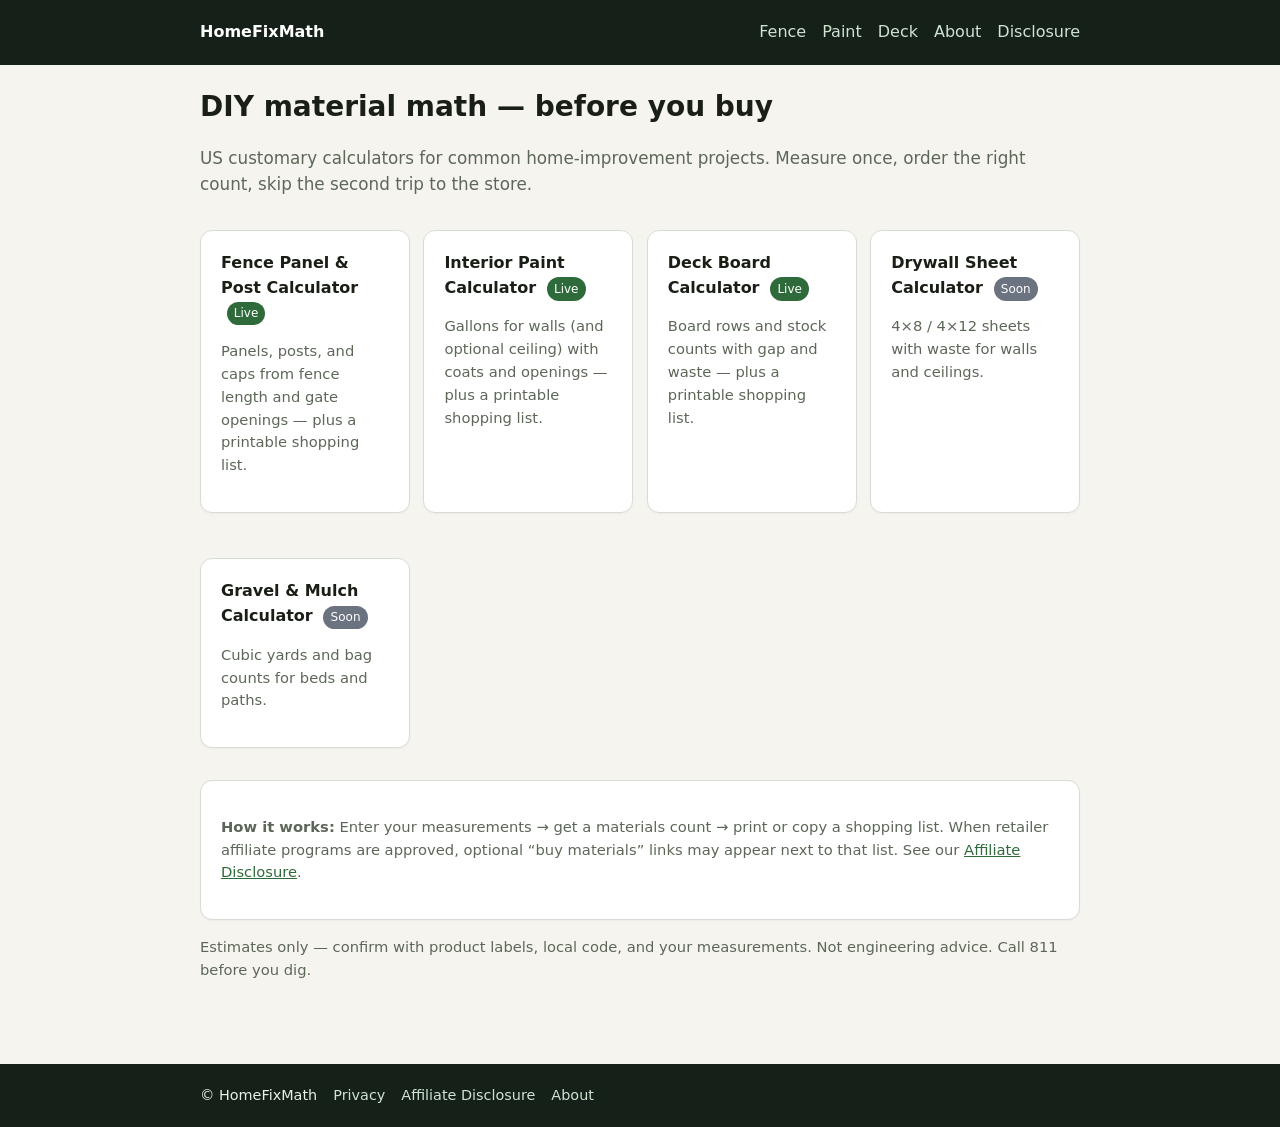
==== site/index.html @ 363a81ee "Initial import: HomeFixMath site, Gumroad pack, and docs Co-authored-by: vincent-codeworld <vincent-" ====
<!DOCTYPE html>
<html lang="en">
<head>
  <meta charset="utf-8" />
  <meta name="viewport" content="width=device-width, initial-scale=1" />
  <title>HomeFixMath — Free DIY Home Material Calculators (US)</title>
  <meta name="description" content="Free US DIY calculators for fence panels, paint, deck boards, drywall, and mulch/gravel. Estimate materials before you buy." />
  <link rel="stylesheet" href="styles.css" />
</head>
<body>
  <header>
    <div class="wrap">
      <nav>
        <a class="brand" href="index.html">HomeFixMath</a>
        <a href="calculators/fence-panels.html">Fence</a>
        <a href="calculators/paint.html">Paint</a>
        <a href="calculators/deck-boards.html">Deck</a>
        <a href="about.html">About</a>
        <a href="affiliate-disclosure.html">Disclosure</a>
      </nav>
    </div>
  </header>
  <main class="wrap">
    <h1>DIY material math — before you buy</h1>
    <p class="lead">US customary calculators for common home-improvement projects. Measure once, order the right count, skip the second trip to the store.</p>

    <div class="grid cards">
      <a class="card card-link" href="calculators/fence-panels.html">
        <strong>Fence Panel &amp; Post Calculator</strong> <span class="badge">Live</span>
        <p class="note">Panels, posts, and caps from fence length and gate openings — plus a printable shopping list.</p>
      </a>
      <a class="card card-link" href="calculators/paint.html">
        <strong>Interior Paint Calculator</strong> <span class="badge">Live</span>
        <p class="note">Gallons for walls (and optional ceiling) with coats and openings — plus a printable shopping list.</p>
      </a>
      <a class="card card-link" href="calculators/deck-boards.html">
        <strong>Deck Board Calculator</strong> <span class="badge">Live</span>
        <p class="note">Board rows and stock counts with gap and waste — plus a printable shopping list.</p>
      </a>
      <div class="card">
        <strong>Drywall Sheet Calculator</strong> <span class="badge soon">Soon</span>
        <p class="note">4×8 / 4×12 sheets with waste for walls and ceilings.</p>
      </div>
      <div class="card">
        <strong>Gravel &amp; Mulch Calculator</strong> <span class="badge soon">Soon</span>
        <p class="note">Cubic yards and bag counts for beds and paths.</p>
      </div>
    </div>

    <div class="card note">
      <p><strong>How it works:</strong> Enter your measurements → get a materials count → print or copy a shopping list. When retailer affiliate programs are approved, optional “buy materials” links may appear next to that list. See our <a href="affiliate-disclosure.html">Affiliate Disclosure</a>.</p>
    </div>

    <p class="disclaimer">Estimates only — confirm with product labels, local code, and your measurements. Not engineering advice. Call 811 before you dig.</p>
  </main>
  <footer>
    <div class="wrap">
      <span>© HomeFixMath</span>
      <a href="privacy.html">Privacy</a>
      <a href="affiliate-disclosure.html">Affiliate Disclosure</a>
      <a href="about.html">About</a>
    </div>
  </footer>
</body>
</html>
---- site/styles.css ----
:root {
  --bg: #f6f4ef;
  --card: #fff;
  --ink: #1a1f16;
  --muted: #5c6758;
  --accent: #2f6b3a;
  --accent-2: #e8f0e9;
  --border: #d7ddd4;
  --warn: #8a4b00;
}
* { box-sizing: border-box; }
body {
  margin: 0;
  font-family: "Segoe UI", system-ui, -apple-system, sans-serif;
  color: var(--ink);
  background: var(--bg);
  line-height: 1.55;
}
a { color: var(--accent); }
header, footer {
  background: #152018;
  color: #e8efe8;
}
header a, footer a { color: #cfe3d2; text-decoration: none; }
header a:hover, footer a:hover { text-decoration: underline; }
.wrap { max-width: 920px; margin: 0 auto; padding: 1.25rem; }
nav { display: flex; gap: 1rem; flex-wrap: wrap; align-items: center; }
nav .brand { font-weight: 700; color: #fff; margin-right: auto; }
h1 { font-size: 1.75rem; margin: 0 0 0.5rem; }
h2 { font-size: 1.2rem; margin-top: 1.75rem; }
.lead { color: var(--muted); font-size: 1.05rem; }
.card {
  background: var(--card);
  border: 1px solid var(--border);
  border-radius: 12px;
  padding: 1.25rem;
  margin: 1rem 0;
  box-shadow: 0 1px 2px rgba(0,0,0,.04);
}
.grid { display: grid; gap: 0.85rem; grid-template-columns: repeat(auto-fit, minmax(200px, 1fr)); }
label { display: block; font-size: 0.9rem; font-weight: 600; margin-bottom: 0.25rem; }
input, select {
  width: 100%;
  padding: 0.55rem 0.65rem;
  border: 1px solid var(--border);
  border-radius: 8px;
  font-size: 1rem;
  background: #fff;
}
.row-check { display: flex; align-items: center; gap: 0.5rem; margin-top: 0.5rem; }
.row-check input { width: auto; }
.results {
  display: grid;
  grid-template-columns: repeat(3, 1fr);
  gap: 0.75rem;
}
.stat {
  background: var(--accent-2);
  border-radius: 10px;
  padding: 1rem;
  text-align: center;
}
.stat .n { font-size: 1.8rem; font-weight: 700; color: var(--accent); }
.stat .l { font-size: 0.85rem; color: var(--muted); }
.error { color: #a12020; font-weight: 600; min-height: 1.25rem; }
.note, .disclaimer {
  font-size: 0.92rem;
  color: var(--muted);
}
.cards a.card-link {
  display: block;
  text-decoration: none;
  color: inherit;
}
.cards a.card-link:hover { border-color: var(--accent); }
.badge {
  display: inline-block;
  font-size: 0.75rem;
  background: var(--accent);
  color: #fff;
  padding: 0.15rem 0.45rem;
  border-radius: 999px;
  margin-left: 0.35rem;
}
.badge.soon { background: #6b7280; }
footer { margin-top: 3rem; font-size: 0.9rem; }
footer .wrap { display: flex; gap: 1rem; flex-wrap: wrap; }
@media (max-width: 560px) {
  .results { grid-template-columns: 1fr; }
}

.actions { display: flex; flex-wrap: wrap; gap: 0.5rem; margin-top: 1rem; }
.btn {
  appearance: none;
  border: none;
  background: var(--accent);
  color: #fff;
  font-weight: 600;
  font-size: 0.95rem;
  padding: 0.55rem 0.9rem;
  border-radius: 8px;
  cursor: pointer;
}
.btn:disabled { opacity: 0.45; cursor: not-allowed; }
.btn:not(:disabled):hover { filter: brightness(1.05); }
.btn-secondary { background: #3a4a3c; }
.shop-list { margin: 0.5rem 0 0; padding-left: 1.25rem; }
.shop-list li { margin: 0.35rem 0; }
.print-only { display: none; }

@media print {
  body { background: #fff; color: #000; }
  header, footer, .no-print { display: none !important; }
  .print-only { display: block !important; }
  .wrap { max-width: none; padding: 0; }
  .card, .print-block {
    box-shadow: none;
    border: 1px solid #ccc;
    break-inside: avoid;
  }
  a { color: #000; text-decoration: none; }
}
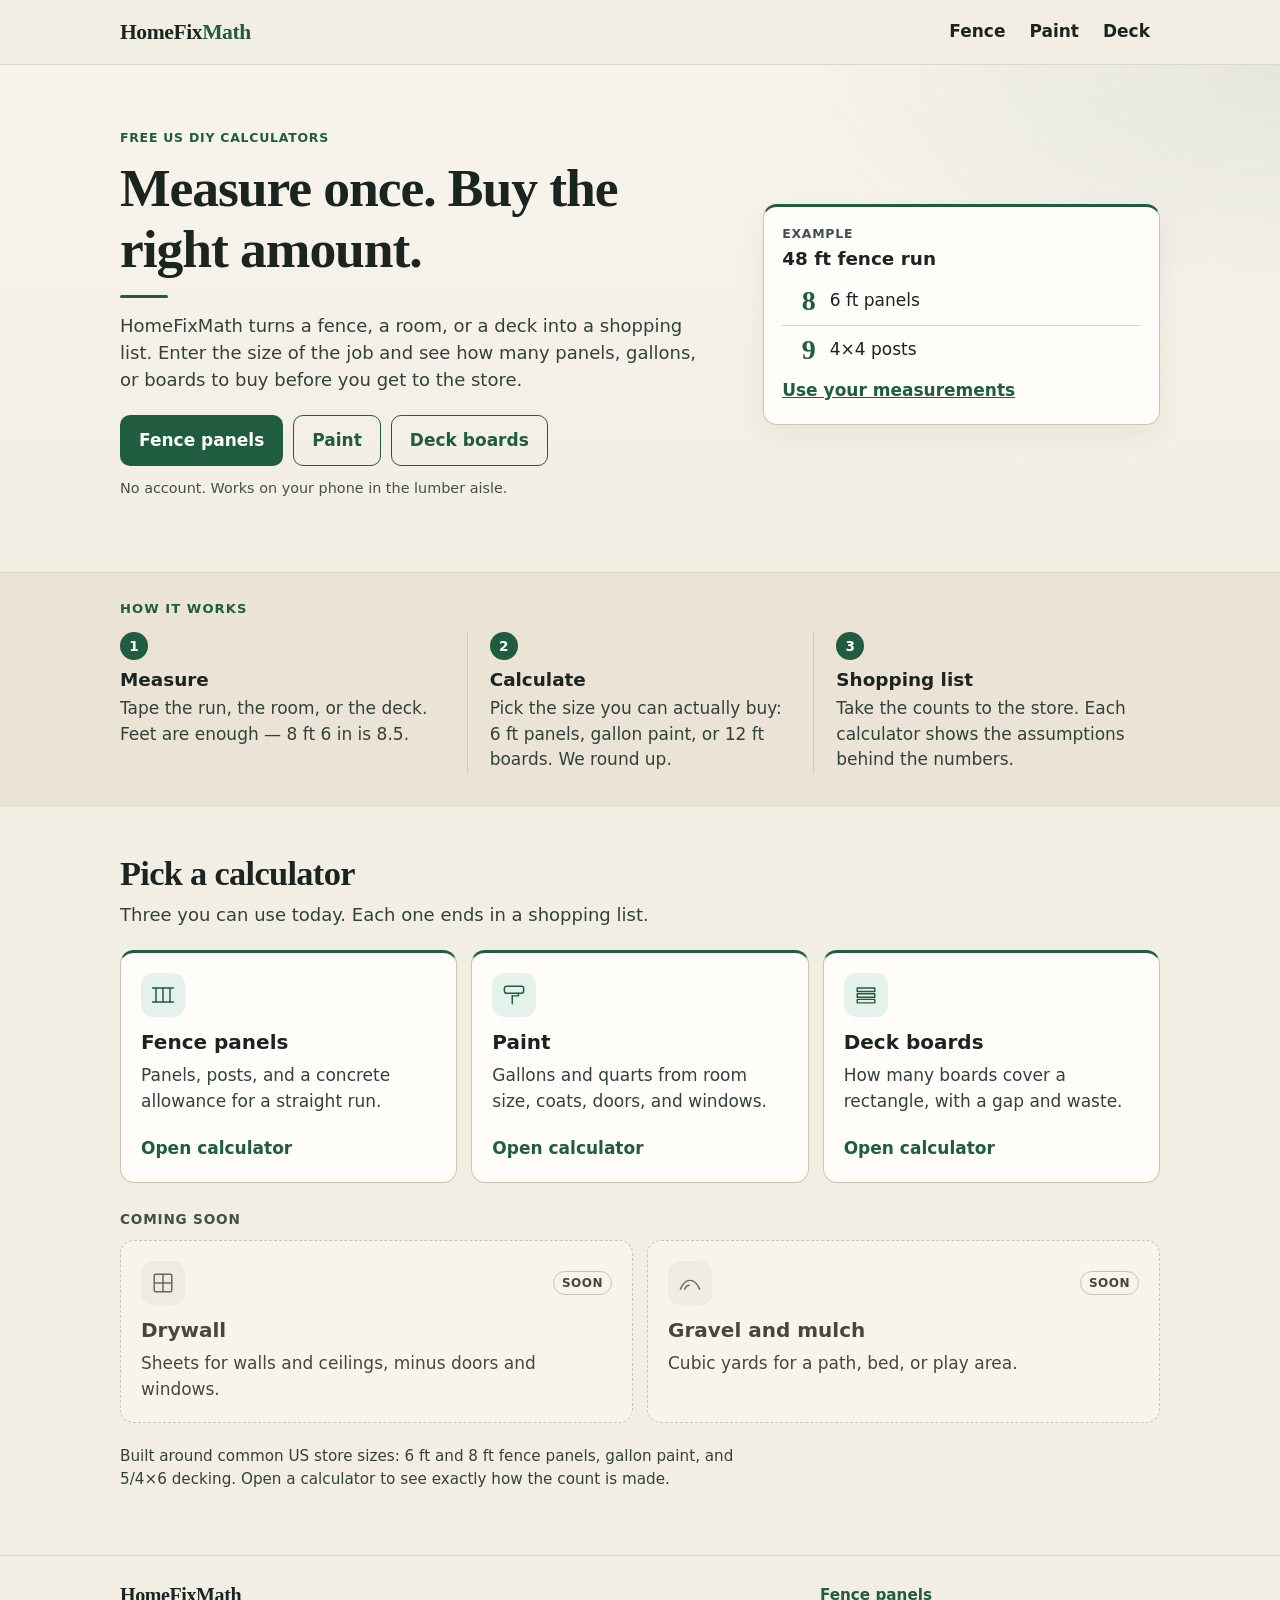
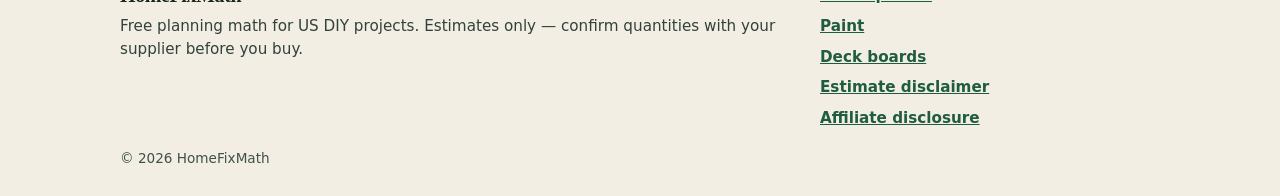
==== commit 045c8def: "Redesign the HomeFixMath homepage around DIY material math Give the homepage a clear shopping-list p" ====
--- a/site/index.html
+++ b/site/index.html
@@ -1,65 +1,173 @@
 <!DOCTYPE html>
 <html lang="en">
 <head>
-  <meta charset="utf-8" />
-  <meta name="viewport" content="width=device-width, initial-scale=1" />
-  <title>HomeFixMath — Free DIY Home Material Calculators (US)</title>
-  <meta name="description" content="Free US DIY calculators for fence panels, paint, deck boards, drywall, and mulch/gravel. Estimate materials before you buy." />
-  <link rel="stylesheet" href="styles.css" />
+  <meta charset="utf-8">
+  <meta name="viewport" content="width=device-width, initial-scale=1">
+  <title>HomeFixMath — Free DIY Material Calculators</title>
+  <meta name="description" content="Free US calculators for fence panels, paint, and deck boards. Measure your project and get a shopping list before you buy.">
+  <meta name="theme-color" content="#f3eee4">
+  <link rel="icon" href="favicon.svg" type="image/svg+xml">
+  <link rel="stylesheet" href="styles.css">
 </head>
 <body>
-  <header>
-    <div class="wrap">
-      <nav>
-        <a class="brand" href="index.html">HomeFixMath</a>
-        <a href="calculators/fence-panels.html">Fence</a>
-        <a href="calculators/paint.html">Paint</a>
-        <a href="calculators/deck-boards.html">Deck</a>
-        <a href="about.html">About</a>
-        <a href="affiliate-disclosure.html">Disclosure</a>
+  <a class="skip" href="#main">Skip to content</a>
+  <header class="site-header">
+    <div class="wrap header-inner">
+      <a class="brand" href="index.html">HomeFix<span>Math</span></a>
+      <nav class="site-nav" aria-label="Calculators">
+        <a href="fence-panels.html">Fence</a>
+        <a href="paint.html">Paint</a>
+        <a href="deck-boards.html">Deck</a>
       </nav>
     </div>
   </header>
-  <main class="wrap">
-    <h1>DIY material math — before you buy</h1>
-    <p class="lead">US customary calculators for common home-improvement projects. Measure once, order the right count, skip the second trip to the store.</p>
 
-    <div class="grid cards">
-      <a class="card card-link" href="calculators/fence-panels.html">
-        <strong>Fence Panel &amp; Post Calculator</strong> <span class="badge">Live</span>
-        <p class="note">Panels, posts, and caps from fence length and gate openings — plus a printable shopping list.</p>
-      </a>
-      <a class="card card-link" href="calculators/paint.html">
-        <strong>Interior Paint Calculator</strong> <span class="badge">Live</span>
-        <p class="note">Gallons for walls (and optional ceiling) with coats and openings — plus a printable shopping list.</p>
-      </a>
-      <a class="card card-link" href="calculators/deck-boards.html">
-        <strong>Deck Board Calculator</strong> <span class="badge">Live</span>
-        <p class="note">Board rows and stock counts with gap and waste — plus a printable shopping list.</p>
-      </a>
-      <div class="card">
-        <strong>Drywall Sheet Calculator</strong> <span class="badge soon">Soon</span>
-        <p class="note">4×8 / 4×12 sheets with waste for walls and ceilings.</p>
+  <main id="main" tabindex="-1">
+    <section class="hero">
+      <div class="wrap hero-grid">
+        <div class="hero-copy">
+          <p class="eyebrow">Free US DIY calculators</p>
+          <h1>Measure once. Buy the right amount.</h1>
+          <span class="rule" aria-hidden="true"></span>
+          <p class="lede">HomeFixMath turns a fence, a room, or a deck into a shopping list. Enter the size of the job and see how many panels, gallons, or boards to buy before you get to the store.</p>
+          <div class="hero-actions">
+            <a class="btn btn-primary" href="fence-panels.html">Fence panels</a>
+            <a class="btn btn-secondary" href="paint.html">Paint</a>
+            <a class="btn btn-secondary" href="deck-boards.html">Deck boards</a>
+          </div>
+          <p class="fine">No account. Works on your phone in the lumber aisle.</p>
+        </div>
+        <aside class="example" aria-label="Example shopping list">
+          <p class="example-kicker">Example</p>
+          <h2>48 ft fence run</h2>
+          <ul class="shop">
+            <li><span class="qty">8</span><span>6 ft panels</span></li>
+            <li><span class="qty">9</span><span>4×4 posts</span></li>
+          </ul>
+          <a class="example-link" href="fence-panels.html">Use your measurements</a>
+        </aside>
       </div>
-      <div class="card">
-        <strong>Gravel &amp; Mulch Calculator</strong> <span class="badge soon">Soon</span>
-        <p class="note">Cubic yards and bag counts for beds and paths.</p>
+    </section>
+
+    <section class="steps" id="how" aria-labelledby="how-title">
+      <div class="wrap">
+        <h2 class="steps-title" id="how-title">How it works</h2>
+        <ol>
+          <li>
+            <span class="step-num">1</span>
+            <h3>Measure</h3>
+            <p>Tape the run, the room, or the deck. Feet are enough — 8 ft 6 in is 8.5.</p>
+          </li>
+          <li>
+            <span class="step-num">2</span>
+            <h3>Calculate</h3>
+            <p>Pick the size you can actually buy: 6 ft panels, gallon paint, or 12 ft boards. We round up.</p>
+          </li>
+          <li>
+            <span class="step-num">3</span>
+            <h3>Shopping list</h3>
+            <p>Take the counts to the store. Each calculator shows the assumptions behind the numbers.</p>
+          </li>
+        </ol>
       </div>
+    </section>
+
+    <section class="catalog" id="calculators" aria-labelledby="calc-title">
+      <div class="wrap">
+        <h2 id="calc-title">Pick a calculator</h2>
+        <p class="section-lead">Three you can use today. Each one ends in a shopping list.</p>
+        <div class="card-grid">
+          <a class="calc-card" href="fence-panels.html">
+            <div class="card-top">
+              <span class="icon-bubble" aria-hidden="true">
+                <svg viewBox="0 0 32 32" fill="none" stroke="currentColor" stroke-width="1.7" stroke-linecap="round">
+                  <path d="M4 8h24"/>
+                  <path d="M8 8v16M16 8v16M24 8v16"/>
+                  <path d="M4 24h24"/>
+                </svg>
+              </span>
+            </div>
+            <h3>Fence panels</h3>
+            <p>Panels, posts, and a concrete allowance for a straight run.</p>
+            <span class="calc-go">Open calculator</span>
+          </a>
+          <a class="calc-card" href="paint.html">
+            <div class="card-top">
+              <span class="icon-bubble" aria-hidden="true">
+                <svg viewBox="0 0 32 32" fill="none" stroke="currentColor" stroke-width="1.7" stroke-linecap="round" stroke-linejoin="round">
+                  <rect x="5" y="6" width="22" height="8" rx="2.5"/>
+                  <path d="M21 14v3H14"/>
+                  <path d="M14 17v9"/>
+                </svg>
+              </span>
+            </div>
+            <h3>Paint</h3>
+            <p>Gallons and quarts from room size, coats, doors, and windows.</p>
+            <span class="calc-go">Open calculator</span>
+          </a>
+          <a class="calc-card" href="deck-boards.html">
+            <div class="card-top">
+              <span class="icon-bubble" aria-hidden="true">
+                <svg viewBox="0 0 32 32" fill="none" stroke="currentColor" stroke-width="1.7" stroke-linejoin="round">
+                  <path d="M6 8h20v4H6zM6 14.5h20v4H6zM6 21h20v4H6z"/>
+                </svg>
+              </span>
+            </div>
+            <h3>Deck boards</h3>
+            <p>How many boards cover a rectangle, with a gap and waste.</p>
+            <span class="calc-go">Open calculator</span>
+          </a>
+        </div>
+
+        <h3 class="subhead">Coming soon</h3>
+        <div class="soon-grid">
+          <article class="calc-card is-soon">
+            <div class="card-top">
+              <span class="icon-bubble" aria-hidden="true">
+                <svg viewBox="0 0 32 32" fill="none" stroke="currentColor" stroke-width="1.7">
+                  <rect x="6" y="6" width="20" height="20" rx="1.5"/>
+                  <path d="M16 6v20M6 16h20"/>
+                </svg>
+              </span>
+              <span class="badge">Soon</span>
+            </div>
+            <h3>Drywall</h3>
+            <p>Sheets for walls and ceilings, minus doors and windows.</p>
+          </article>
+          <article class="calc-card is-soon">
+            <div class="card-top">
+              <span class="icon-bubble" aria-hidden="true">
+                <svg viewBox="0 0 32 32" fill="none" stroke="currentColor" stroke-width="1.7" stroke-linecap="round">
+                  <path d="M5 23c3-7 6-10 11-10s8 3 11 10"/>
+                  <path d="M10 23c1.2-3 2.6-4.5 5-4.5"/>
+                </svg>
+              </span>
+              <span class="badge">Soon</span>
+            </div>
+            <h3>Gravel and mulch</h3>
+            <p>Cubic yards for a path, bed, or play area.</p>
+          </article>
+        </div>
+        <p class="trust">Built around common US store sizes: 6 ft and 8 ft fence panels, gallon paint, and 5/4×6 decking. Open a calculator to see exactly how the count is made.</p>
+      </div>
+    </section>
+  </main>
+
+  <footer class="site-footer">
+    <div class="wrap footer-grid">
+      <div>
+        <a class="footer-brand" href="index.html">HomeFixMath</a>
+        <p>Free planning math for US DIY projects. Estimates only — confirm quantities with your supplier before you buy.</p>
+      </div>
+      <nav class="footer-links" aria-label="More">
+        <a href="fence-panels.html">Fence panels</a>
+        <a href="paint.html">Paint</a>
+        <a href="deck-boards.html">Deck boards</a>
+        <a href="disclaimer.html#estimates">Estimate disclaimer</a>
+        <a href="disclaimer.html#affiliates">Affiliate disclosure</a>
+      </nav>
     </div>
-
-    <div class="card note">
-      <p><strong>How it works:</strong> Enter your measurements → get a materials count → print or copy a shopping list. When retailer affiliate programs are approved, optional “buy materials” links may appear next to that list. See our <a href="affiliate-disclosure.html">Affiliate Disclosure</a>.</p>
-    </div>
-
-    <p class="disclaimer">Estimates only — confirm with product labels, local code, and your measurements. Not engineering advice. Call 811 before you dig.</p>
-  </main>
-  <footer>
-    <div class="wrap">
-      <span>© HomeFixMath</span>
-      <a href="privacy.html">Privacy</a>
-      <a href="affiliate-disclosure.html">Affiliate Disclosure</a>
-      <a href="about.html">About</a>
-    </div>
+    <p class="legal">© 2026 HomeFixMath</p>
   </footer>
 </body>
 </html>
--- a/site/styles.css
+++ b/site/styles.css
@@ -1,122 +1,892 @@
+/* HomeFixMath — shared styles for the homepage and calculators. */
+
 :root {
-  --bg: #f6f4ef;
-  --card: #fff;
-  --ink: #1a1f16;
-  --muted: #5c6758;
-  --accent: #2f6b3a;
-  --accent-2: #e8f0e9;
-  --border: #d7ddd4;
-  --warn: #8a4b00;
-}
-* { box-sizing: border-box; }
+  --bg: #f3eee4;
+  --bg-band: #eae3d6;
+  --surface: #fffdf9;
+  --ink: #1a2420;
+  --muted: #31423b;
+  --faint: #3f5149;
+  --soon: #4a453f;
+  --accent: #1f5c40;
+  --accent-deep: #174832;
+  --accent-soft: #e5f2eb;
+  --line: #e0d6c6;
+  --line-strong: #cfc3ad;
+  --shadow: 0 12px 30px rgba(48, 40, 28, 0.06);
+  --warn-bg: #f8efe4;
+  --warn-border: #e2d0b8;
+  --warn-ink: #5c3b1e;
+  --radius: 14px;
+  --serif: Georgia, "Iowan Old Style", "Palatino Linotype", Palatino, "Liberation Serif", "Times New Roman", serif;
+  --sans: "Segoe UI", system-ui, -apple-system, BlinkMacSystemFont, "Helvetica Neue", Arial, "Liberation Sans", sans-serif;
+}
+
+*,
+*::before,
+*::after {
+  box-sizing: border-box;
+}
+
+html {
+  scroll-behavior: smooth;
+}
+
 body {
   margin: 0;
-  font-family: "Segoe UI", system-ui, -apple-system, sans-serif;
+  font-family: var(--sans);
+  font-size: 1.0625rem;
+  line-height: 1.5;
   color: var(--ink);
   background: var(--bg);
-  line-height: 1.55;
-}
-a { color: var(--accent); }
-header, footer {
-  background: #152018;
-  color: #e8efe8;
-}
-header a, footer a { color: #cfe3d2; text-decoration: none; }
-header a:hover, footer a:hover { text-decoration: underline; }
-.wrap { max-width: 920px; margin: 0 auto; padding: 1.25rem; }
-nav { display: flex; gap: 1rem; flex-wrap: wrap; align-items: center; }
-nav .brand { font-weight: 700; color: #fff; margin-right: auto; }
-h1 { font-size: 1.75rem; margin: 0 0 0.5rem; }
-h2 { font-size: 1.2rem; margin-top: 1.75rem; }
-.lead { color: var(--muted); font-size: 1.05rem; }
-.card {
-  background: var(--card);
-  border: 1px solid var(--border);
-  border-radius: 12px;
-  padding: 1.25rem;
-  margin: 1rem 0;
-  box-shadow: 0 1px 2px rgba(0,0,0,.04);
-}
-.grid { display: grid; gap: 0.85rem; grid-template-columns: repeat(auto-fit, minmax(200px, 1fr)); }
-label { display: block; font-size: 0.9rem; font-weight: 600; margin-bottom: 0.25rem; }
-input, select {
-  width: 100%;
-  padding: 0.55rem 0.65rem;
-  border: 1px solid var(--border);
+}
+
+img,
+svg {
+  max-width: 100%;
+}
+
+h1,
+h2,
+.brand,
+.footer-brand {
+  font-family: var(--serif);
+  font-weight: 600;
+  letter-spacing: -0.02em;
+  line-height: 1.15;
+}
+
+h1 {
+  margin: 0 0 12px;
+  font-size: clamp(2rem, 4.6vw + 0.6rem, 3.35rem);
+}
+
+h2 {
+  margin: 0 0 8px;
+  font-size: clamp(1.7rem, 2vw + 1rem, 2.15rem);
+}
+
+h3 {
+  margin: 0;
+  font-family: var(--sans);
+  font-size: 1.15rem;
+  line-height: 1.3;
+}
+
+p {
+  margin: 0;
+}
+
+a {
+  color: var(--accent);
+}
+
+a:visited {
+  color: var(--accent);
+}
+
+a:hover {
+  text-decoration-thickness: 1px;
+}
+
+.skip {
+  position: absolute;
+  left: 16px;
+  top: -48px;
+  z-index: 100;
+  padding: 8px 12px;
+  background: #fff;
+  color: var(--ink);
   border-radius: 8px;
-  font-size: 1rem;
-  background: #fff;
-}
-.row-check { display: flex; align-items: center; gap: 0.5rem; margin-top: 0.5rem; }
-.row-check input { width: auto; }
-.results {
+}
+
+.skip:focus {
+  top: 12px;
+}
+
+#main:focus {
+  outline: none;
+}
+
+#calculators,
+#how,
+#estimates,
+#affiliates {
+  scroll-margin-top: 5.5rem;
+}
+
+.wrap {
+  width: min(1040px, calc(100% - 2.5rem));
+  margin-inline: auto;
+}
+
+.visually-hidden {
+  position: absolute;
+  width: 1px;
+  height: 1px;
+  padding: 0;
+  margin: -1px;
+  overflow: hidden;
+  clip: rect(0, 0, 0, 0);
+  white-space: nowrap;
+  border: 0;
+}
+
+/* Header */
+
+.site-header {
+  position: sticky;
+  top: 0;
+  z-index: 20;
+  background: var(--bg);
+  border-bottom: 1px solid var(--line);
+}
+
+.header-inner {
+  display: flex;
+  flex-wrap: wrap;
+  align-items: center;
+  justify-content: space-between;
+  gap: 8px 16px;
+  min-height: 64px;
+}
+
+.brand {
+  color: var(--ink);
+  text-decoration: none;
+  font-size: 1.35rem;
+}
+
+.brand span {
+  color: var(--accent);
+}
+
+.brand:hover {
+  text-decoration: none;
+}
+
+.site-nav {
+  display: flex;
+  flex-wrap: wrap;
+  gap: 4px;
+}
+
+.site-nav a {
+  color: var(--ink);
+  text-decoration: none;
+  font-weight: 600;
+  padding: 8px 10px;
+  border-radius: 8px;
+}
+
+.site-nav a:hover {
+  background: rgba(31, 92, 64, 0.08);
+  text-decoration: none;
+}
+
+.site-nav a[aria-current="page"] {
+  color: var(--accent);
+  background: var(--accent-soft);
+}
+
+.site-nav a:focus-visible,
+.brand:focus-visible,
+.footer-links a:focus-visible,
+.example-link:focus-visible,
+.crumb a:focus-visible {
+  outline: 3px solid var(--accent);
+  outline-offset: 2px;
+}
+
+/* Hero */
+
+.hero {
+  background:
+    radial-gradient(880px 420px at 100% 0%, rgba(31, 92, 64, 0.09), transparent 58%),
+    linear-gradient(180deg, #f8f4ec 0%, var(--bg) 100%);
+  border-bottom: 1px solid var(--line);
+}
+
+.hero-grid {
   display: grid;
-  grid-template-columns: repeat(3, 1fr);
-  gap: 0.75rem;
-}
-.stat {
-  background: var(--accent-2);
+  gap: 28px;
+  padding: 36px 0 40px;
+}
+
+.eyebrow {
+  margin: 0 0 10px;
+  color: var(--accent);
+  font-size: 0.78rem;
+  font-weight: 700;
+  letter-spacing: 0.06em;
+  text-transform: uppercase;
+}
+
+.rule {
+  display: block;
+  width: 48px;
+  height: 3px;
+  margin: 14px 0;
+  border-radius: 2px;
+  background: var(--accent);
+}
+
+.lede,
+.section-lead {
+  max-width: 38rem;
+  color: var(--muted);
+  font-size: 1.125rem;
+}
+
+.hero-actions {
+  display: flex;
+  flex-wrap: wrap;
+  gap: 10px;
+  margin-top: 22px;
+}
+
+.fine {
+  margin-top: 12px;
+  color: var(--faint);
+  font-size: 0.9rem;
+}
+
+.btn {
+  display: inline-flex;
+  align-items: center;
+  justify-content: center;
+  min-height: 48px;
+  padding: 12px 18px;
+  border: 1.5px solid transparent;
   border-radius: 10px;
-  padding: 1rem;
-  text-align: center;
-}
-.stat .n { font-size: 1.8rem; font-weight: 700; color: var(--accent); }
-.stat .l { font-size: 0.85rem; color: var(--muted); }
-.error { color: #a12020; font-weight: 600; min-height: 1.25rem; }
-.note, .disclaimer {
-  font-size: 0.92rem;
-  color: var(--muted);
-}
-.cards a.card-link {
-  display: block;
-  text-decoration: none;
-  color: inherit;
-}
-.cards a.card-link:hover { border-color: var(--accent); }
-.badge {
-  display: inline-block;
-  font-size: 0.75rem;
   background: var(--accent);
   color: #fff;
-  padding: 0.15rem 0.45rem;
-  border-radius: 999px;
-  margin-left: 0.35rem;
-}
-.badge.soon { background: #6b7280; }
-footer { margin-top: 3rem; font-size: 0.9rem; }
-footer .wrap { display: flex; gap: 1rem; flex-wrap: wrap; }
-@media (max-width: 560px) {
-  .results { grid-template-columns: 1fr; }
-}
-
-.actions { display: flex; flex-wrap: wrap; gap: 0.5rem; margin-top: 1rem; }
-.btn {
-  appearance: none;
-  border: none;
+  font: inherit;
+  font-weight: 600;
+  text-decoration: none;
+  cursor: pointer;
+}
+
+.btn:visited {
+  color: #fff;
+}
+
+.btn:hover {
+  background: var(--accent-deep);
+  text-decoration: none;
+}
+
+.btn-secondary {
+  background: transparent;
+  color: var(--accent);
+  border-color: var(--accent);
+}
+
+.btn-secondary:visited {
+  color: var(--accent);
+}
+
+.btn-secondary:hover {
+  background: var(--accent-soft);
+}
+
+.btn:focus-visible,
+.calc-card:focus-visible,
+input:focus-visible,
+select:focus-visible {
+  outline: 3px solid var(--accent);
+  outline-offset: 2px;
+}
+
+.example {
+  background: var(--surface);
+  border: 1px solid var(--line-strong);
+  border-top: 3px solid var(--accent);
+  border-radius: var(--radius);
+  padding: 18px 18px 8px;
+  box-shadow: var(--shadow);
+}
+
+.example-kicker,
+.result-kicker {
+  margin: 0 0 4px;
+  color: var(--faint);
+  font-size: 0.78rem;
+  font-weight: 700;
+  letter-spacing: 0.06em;
+  text-transform: uppercase;
+}
+
+.example h2 {
+  margin: 0 0 8px;
+  font-family: var(--sans);
+  font-size: 1.15rem;
+  font-weight: 600;
+  letter-spacing: 0;
+}
+
+.example-link {
+  display: inline-flex;
+  margin: 4px 0 12px;
+  font-weight: 600;
+}
+
+.shop {
+  list-style: none;
+  margin: 0;
+  padding: 0;
+}
+
+.shop li {
+  display: flex;
+  align-items: center;
+  gap: 14px;
+  padding: 10px 0;
+  border-bottom: 1px solid var(--line);
+}
+
+.shop li:last-child {
+  border-bottom: 0;
+}
+
+.shop .qty {
+  flex: 0 0 auto;
+  min-width: 2.4ch;
+  color: var(--accent);
+  font-family: var(--serif);
+  font-size: 1.75rem;
+  font-weight: 600;
+  font-variant-numeric: tabular-nums;
+  text-align: right;
+  line-height: 1;
+}
+
+/* How it works */
+
+.steps {
+  background: var(--bg-band);
+  border-bottom: 1px solid var(--line);
+}
+
+.steps-title {
+  margin: 0;
+  padding-top: 28px;
+  color: var(--accent);
+  font-family: var(--sans);
+  font-size: 0.82rem;
+  font-weight: 700;
+  letter-spacing: 0.08em;
+  text-transform: uppercase;
+}
+
+.steps ol {
+  list-style: none;
+  display: grid;
+  gap: 22px;
+  margin: 0;
+  padding: 16px 0 32px;
+}
+
+.step-num {
+  display: inline-grid;
+  place-items: center;
+  width: 28px;
+  height: 28px;
+  border-radius: 50%;
   background: var(--accent);
   color: #fff;
-  font-weight: 600;
+  font-size: 0.85rem;
+  font-weight: 700;
+}
+
+.steps li h3 {
+  margin: 8px 0 4px;
+}
+
+.steps li p {
+  color: var(--muted);
+}
+
+/* Calculator catalog */
+
+.catalog {
+  padding: 48px 0 64px;
+}
+
+.section-lead {
+  margin-bottom: 22px;
+}
+
+.card-grid,
+.soon-grid {
+  display: grid;
+  grid-template-columns: 1fr;
+  gap: 14px;
+}
+
+.subhead {
+  margin: 28px 0 12px;
+  color: var(--faint);
+  font-family: var(--sans);
+  font-size: 0.85rem;
+  font-weight: 700;
+  letter-spacing: 0.06em;
+  text-transform: uppercase;
+}
+
+.calc-card {
+  display: flex;
+  flex-direction: column;
+  align-items: flex-start;
+  gap: 8px;
+  min-height: 100%;
+  padding: 20px;
+  border: 1px solid var(--line-strong);
+  border-top: 3px solid var(--accent);
+  border-radius: var(--radius);
+  background: var(--surface);
+  color: inherit;
+  text-decoration: none;
+}
+
+.calc-card:hover {
+  text-decoration: none;
+}
+
+.calc-card h3 {
+  margin-top: 4px;
+  font-size: 1.25rem;
+}
+
+.calc-card p {
+  color: var(--muted);
+}
+
+.card-top {
+  display: flex;
+  align-items: center;
+  justify-content: space-between;
+  width: 100%;
+}
+
+.icon-bubble {
+  display: grid;
+  place-items: center;
+  width: 44px;
+  height: 44px;
+  border-radius: 12px;
+  background: var(--accent-soft);
+  color: var(--accent);
+}
+
+.icon-bubble svg {
+  width: 28px;
+  height: 28px;
+}
+
+.calc-go {
+  margin-top: auto;
+  padding-top: 14px;
+  color: var(--accent);
+  font-weight: 600;
+}
+
+.badge {
+  padding: 2px 8px;
+  border: 1px solid var(--line-strong);
+  border-radius: 999px;
+  color: var(--soon);
+  font-size: 0.75rem;
+  font-weight: 700;
+  letter-spacing: 0.04em;
+  text-transform: uppercase;
+}
+
+.is-soon {
+  border: 1px dashed var(--line-strong);
+  border-top-style: dashed;
+  background: #f7f4ee;
+}
+
+.is-soon .icon-bubble {
+  background: #efeae2;
+  color: #6d655c;
+}
+
+.is-soon h3,
+.is-soon p {
+  color: var(--soon);
+}
+
+.trust {
+  max-width: 40rem;
+  margin-top: 22px;
+  color: var(--muted);
   font-size: 0.95rem;
-  padding: 0.55rem 0.9rem;
-  border-radius: 8px;
-  cursor: pointer;
-}
-.btn:disabled { opacity: 0.45; cursor: not-allowed; }
-.btn:not(:disabled):hover { filter: brightness(1.05); }
-.btn-secondary { background: #3a4a3c; }
-.shop-list { margin: 0.5rem 0 0; padding-left: 1.25rem; }
-.shop-list li { margin: 0.35rem 0; }
-.print-only { display: none; }
+}
+
+/* Calculator pages */
+
+.page {
+  padding: 28px 0 48px;
+}
+
+.page h1 {
+  font-size: clamp(2rem, 3vw + 1rem, 2.7rem);
+}
+
+.crumb {
+  margin: 0 0 12px;
+  color: var(--faint);
+  font-size: 0.9rem;
+}
+
+.crumb a {
+  font-weight: 600;
+}
+
+.page .lede {
+  margin-bottom: 8px;
+}
+
+.calc-layout {
+  display: grid;
+  gap: 20px;
+  margin-top: 28px;
+}
+
+.panel {
+  background: var(--surface);
+  border: 1px solid var(--line-strong);
+  border-radius: var(--radius);
+  padding: 18px 18px 20px;
+}
+
+.panel h2 {
+  margin: 0 0 14px;
+  font-family: var(--sans);
+  font-size: 1.05rem;
+  font-weight: 600;
+  letter-spacing: 0;
+}
+
+.result-panel {
+  border-top: 3px solid var(--accent);
+  box-shadow: var(--shadow);
+}
+
+.field {
+  display: flex;
+  flex-direction: column;
+  gap: 6px;
+  margin-bottom: 14px;
+}
+
+.field label,
+.check {
+  font-weight: 600;
+  font-size: 0.95rem;
+}
+
+.field-row {
+  display: grid;
+  grid-template-columns: 1fr 1fr;
+  gap: 12px;
+}
+
+.field-row .field {
+  margin-bottom: 4px;
+}
+
+.field-row + .hint {
+  display: block;
+  margin: 0 0 14px;
+}
+
+input[type="number"],
+input[type="text"],
+select {
+  width: 100%;
+  min-height: 48px;
+  padding: 10px 12px;
+  border: 1px solid var(--line-strong);
+  border-radius: 10px;
+  background: #fff;
+  color: var(--ink);
+  font: inherit;
+  font-size: 1rem;
+}
+
+.hint {
+  color: var(--faint);
+  font-size: 0.85rem;
+  font-weight: 400;
+}
+
+.check {
+  display: flex;
+  align-items: flex-start;
+  gap: 10px;
+  margin: 4px 0 16px;
+}
+
+.check input {
+  width: 1.2rem;
+  height: 1.2rem;
+  margin-top: 0.2rem;
+  accent-color: var(--accent);
+}
+
+.check .hint {
+  display: block;
+}
+
+.form-actions {
+  margin-top: 6px;
+}
+
+.form-actions .hint {
+  margin: 0 0 8px;
+}
+
+.form-actions .btn {
+  width: 100%;
+}
+
+.explain,
+.result-empty {
+  margin-top: 8px;
+  color: var(--muted);
+  font-size: 0.95rem;
+}
+
+.result-panel h3 {
+  margin: 16px 0 6px;
+  font-size: 0.95rem;
+}
+
+.warn {
+  margin: 12px 0;
+  padding: 10px 12px;
+  border: 1px solid var(--warn-border);
+  border-radius: 10px;
+  background: var(--warn-bg);
+  color: var(--warn-ink);
+}
+
+.notes {
+  max-width: 42rem;
+  margin-top: 36px;
+}
+
+.notes ul {
+  margin: 8px 0 0;
+  padding-left: 1.15rem;
+  color: var(--muted);
+}
+
+.notes li {
+  margin: 8px 0;
+}
+
+.notes li::marker {
+  color: var(--accent);
+}
+
+.prose {
+  max-width: 40rem;
+}
+
+.prose h2 {
+  margin-top: 2rem;
+  font-size: 1.45rem;
+}
+
+.prose p,
+.prose li {
+  margin-top: 10px;
+  color: var(--muted);
+}
+
+.prose ul {
+  margin: 8px 0 0;
+  padding-left: 1.15rem;
+}
+
+.prose h2:target {
+  background: var(--accent-soft);
+  border-radius: 6px;
+}
+
+/* Footer */
+
+.site-footer {
+  border-top: 1px solid var(--line);
+  padding-bottom: 28px;
+  color: var(--muted);
+  font-size: 0.95rem;
+}
+
+.footer-grid {
+  display: grid;
+  gap: 20px;
+  padding-top: 28px;
+}
+
+.footer-brand {
+  display: inline-block;
+  margin-bottom: 8px;
+  color: var(--ink);
+  font-size: 1.25rem;
+  text-decoration: none;
+}
+
+.footer-brand:hover {
+  text-decoration: none;
+}
+
+.footer-links {
+  display: flex;
+  flex-direction: column;
+  gap: 8px;
+}
+
+.footer-links a {
+  font-weight: 600;
+}
+
+.legal {
+  width: min(1040px, calc(100% - 2.5rem));
+  margin: 18px auto 0;
+  color: var(--faint);
+  font-size: 0.85rem;
+}
+
+@media (max-width: 380px) {
+  .brand {
+    font-size: 1.15rem;
+  }
+
+  .site-nav a {
+    padding: 8px;
+  }
+}
+
+@media (max-width: 560px) {
+  .hero-actions .btn {
+    flex: 1 1 100%;
+  }
+}
+
+@media (min-width: 640px) {
+  .soon-grid {
+    grid-template-columns: 1fr 1fr;
+  }
+
+  .card-grid {
+    grid-template-columns: 1fr 1fr;
+  }
+}
+
+@media (min-width: 700px) {
+  .footer-grid {
+    grid-template-columns: 2fr 1fr;
+  }
+}
+
+@media (min-width: 760px) {
+  .steps ol {
+    grid-template-columns: repeat(3, 1fr);
+    gap: 0;
+  }
+
+  .steps li {
+    padding: 0 22px;
+  }
+
+  .steps li:first-child {
+    padding-left: 0;
+  }
+
+  .steps li + li {
+    border-left: 1px solid #d4cbb8;
+  }
+}
+
+@media (min-width: 860px) {
+  .calc-layout {
+    grid-template-columns: 1fr 1fr;
+    align-items: start;
+  }
+
+  .result-panel {
+    position: sticky;
+    top: 84px;
+  }
+}
+
+@media (min-width: 880px) {
+  .hero-grid {
+    grid-template-columns: 1.2fr 0.8fr;
+    align-items: center;
+    gap: 48px;
+    padding: 64px 0 72px;
+  }
+}
+
+@media (min-width: 960px) {
+  .card-grid {
+    grid-template-columns: repeat(3, 1fr);
+  }
+}
+
+@media (hover: hover) {
+  .calc-card:not(.is-soon) {
+    transition: border-color 160ms ease, box-shadow 160ms ease, transform 160ms ease;
+  }
+
+  .calc-card:not(.is-soon):hover {
+    border-color: var(--accent);
+    box-shadow: var(--shadow);
+    transform: translateY(-2px);
+  }
+
+  .calc-card:not(.is-soon):hover .calc-go {
+    text-decoration: underline;
+  }
+}
+
+@media (prefers-reduced-motion: reduce) {
+  html {
+    scroll-behavior: auto;
+  }
+
+  .calc-card {
+    transition: none;
+  }
+
+  .calc-card:hover {
+    transform: none;
+  }
+}
 
 @media print {
-  body { background: #fff; color: #000; }
-  header, footer, .no-print { display: none !important; }
-  .print-only { display: block !important; }
-  .wrap { max-width: none; padding: 0; }
-  .card, .print-block {
+  .site-header,
+  .site-footer,
+  .skip,
+  .hero-actions,
+  .form-actions {
+    display: none !important;
+  }
+
+  body {
+    background: #fff;
+    padding-bottom: 0;
+  }
+
+  .panel,
+  .example {
     box-shadow: none;
-    border: 1px solid #ccc;
     break-inside: avoid;
   }
-  a { color: #000; text-decoration: none; }
-}
+}
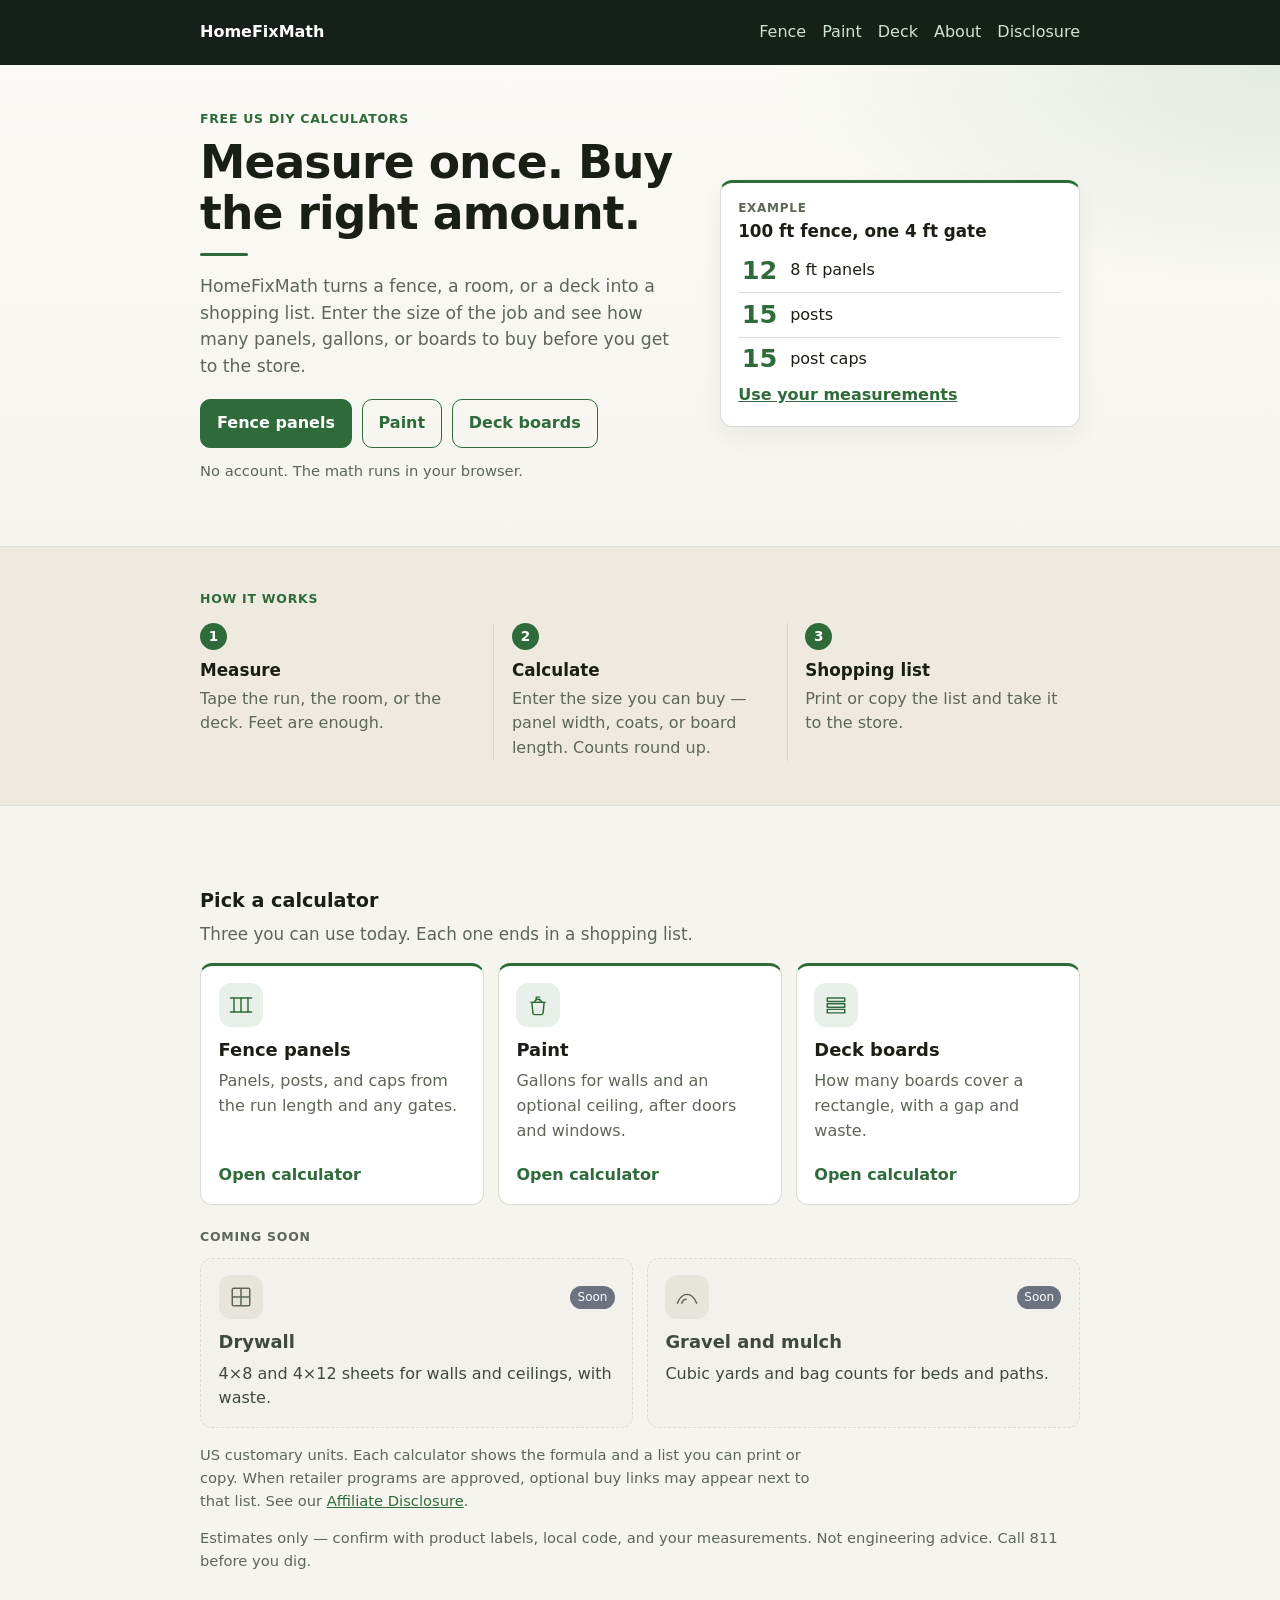
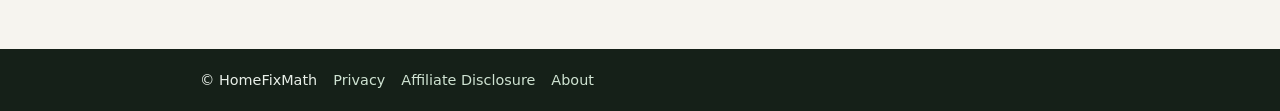
==== commit b09c40ff: "Redesign the homepage on top of the live calculators Keep the existing fence, paint, and deck pages " ====
--- a/site/index.html
+++ b/site/index.html
@@ -1,50 +1,52 @@
 <!DOCTYPE html>
 <html lang="en">
 <head>
-  <meta charset="utf-8">
-  <meta name="viewport" content="width=device-width, initial-scale=1">
-  <title>HomeFixMath — Free DIY Material Calculators</title>
-  <meta name="description" content="Free US calculators for fence panels, paint, and deck boards. Measure your project and get a shopping list before you buy.">
-  <meta name="theme-color" content="#f3eee4">
-  <link rel="icon" href="favicon.svg" type="image/svg+xml">
-  <link rel="stylesheet" href="styles.css">
+  <meta charset="utf-8" />
+  <meta name="viewport" content="width=device-width, initial-scale=1" />
+  <title>HomeFixMath — Free DIY Home Material Calculators (US)</title>
+  <meta name="description" content="Free US DIY calculators for fence panels, paint, and deck boards. Measure once and get a shopping list before you buy." />
+  <meta name="theme-color" content="#152018" />
+  <link rel="icon" href="favicon.svg" type="image/svg+xml" />
+  <link rel="stylesheet" href="styles.css" />
 </head>
 <body>
   <a class="skip" href="#main">Skip to content</a>
-  <header class="site-header">
-    <div class="wrap header-inner">
-      <a class="brand" href="index.html">HomeFix<span>Math</span></a>
-      <nav class="site-nav" aria-label="Calculators">
-        <a href="fence-panels.html">Fence</a>
-        <a href="paint.html">Paint</a>
-        <a href="deck-boards.html">Deck</a>
+  <header>
+    <div class="wrap">
+      <nav aria-label="Primary">
+        <a class="brand" href="index.html">HomeFixMath</a>
+        <a href="calculators/fence-panels.html">Fence</a>
+        <a href="calculators/paint.html">Paint</a>
+        <a href="calculators/deck-boards.html">Deck</a>
+        <a href="about.html">About</a>
+        <a href="affiliate-disclosure.html">Disclosure</a>
       </nav>
     </div>
   </header>
-
   <main id="main" tabindex="-1">
     <section class="hero">
       <div class="wrap hero-grid">
-        <div class="hero-copy">
+        <div>
           <p class="eyebrow">Free US DIY calculators</p>
           <h1>Measure once. Buy the right amount.</h1>
           <span class="rule" aria-hidden="true"></span>
-          <p class="lede">HomeFixMath turns a fence, a room, or a deck into a shopping list. Enter the size of the job and see how many panels, gallons, or boards to buy before you get to the store.</p>
+          <p class="lead">HomeFixMath turns a fence, a room, or a deck into a shopping list. Enter the size of the job and see how many panels, gallons, or boards to buy before you get to the store.</p>
           <div class="hero-actions">
-            <a class="btn btn-primary" href="fence-panels.html">Fence panels</a>
-            <a class="btn btn-secondary" href="paint.html">Paint</a>
-            <a class="btn btn-secondary" href="deck-boards.html">Deck boards</a>
+            <a class="cta" href="calculators/fence-panels.html">Fence panels</a>
+            <a class="cta cta-secondary" href="calculators/paint.html">Paint</a>
+            <a class="cta cta-secondary" href="calculators/deck-boards.html">Deck boards</a>
           </div>
-          <p class="fine">No account. Works on your phone in the lumber aisle.</p>
+          <p class="fine">No account. The math runs in your browser.</p>
         </div>
-        <aside class="example" aria-label="Example shopping list">
+        <aside class="preview" aria-label="Example shopping list">
           <p class="example-kicker">Example</p>
-          <h2>48 ft fence run</h2>
-          <ul class="shop">
-            <li><span class="qty">8</span><span>6 ft panels</span></li>
-            <li><span class="qty">9</span><span>4×4 posts</span></li>
+          <h2>100 ft fence, one 4 ft gate</h2>
+          <ul class="preview-list">
+            <li><span class="qty">12</span><span>8 ft panels</span></li>
+            <li><span class="qty">15</span><span>posts</span></li>
+            <li><span class="qty">15</span><span>post caps</span></li>
           </ul>
-          <a class="example-link" href="fence-panels.html">Use your measurements</a>
+          <a class="example-link" href="calculators/fence-panels.html">Use your measurements</a>
         </aside>
       </div>
     </section>
@@ -56,17 +58,17 @@
           <li>
             <span class="step-num">1</span>
             <h3>Measure</h3>
-            <p>Tape the run, the room, or the deck. Feet are enough — 8 ft 6 in is 8.5.</p>
+            <p>Tape the run, the room, or the deck. Feet are enough.</p>
           </li>
           <li>
             <span class="step-num">2</span>
             <h3>Calculate</h3>
-            <p>Pick the size you can actually buy: 6 ft panels, gallon paint, or 12 ft boards. We round up.</p>
+            <p>Enter the size you can buy — panel width, coats, or board length. Counts round up.</p>
           </li>
           <li>
             <span class="step-num">3</span>
             <h3>Shopping list</h3>
-            <p>Take the counts to the store. Each calculator shows the assumptions behind the numbers.</p>
+            <p>Print or copy the list and take it to the store.</p>
           </li>
         </ol>
       </div>
@@ -75,41 +77,42 @@
     <section class="catalog" id="calculators" aria-labelledby="calc-title">
       <div class="wrap">
         <h2 id="calc-title">Pick a calculator</h2>
-        <p class="section-lead">Three you can use today. Each one ends in a shopping list.</p>
-        <div class="card-grid">
-          <a class="calc-card" href="fence-panels.html">
+        <p class="lead section-lead">Three you can use today. Each one ends in a shopping list.</p>
+        <div class="calc-grid">
+          <a class="calc-card" href="calculators/fence-panels.html">
             <div class="card-top">
               <span class="icon-bubble" aria-hidden="true">
                 <svg viewBox="0 0 32 32" fill="none" stroke="currentColor" stroke-width="1.7" stroke-linecap="round">
-                  <path d="M4 8h24"/>
-                  <path d="M8 8v16M16 8v16M24 8v16"/>
-                  <path d="M4 24h24"/>
+                  <path d="M4 8h24" />
+                  <path d="M8 8v16M16 8v16M24 8v16" />
+                  <path d="M4 24h24" />
                 </svg>
               </span>
             </div>
             <h3>Fence panels</h3>
-            <p>Panels, posts, and a concrete allowance for a straight run.</p>
+            <p>Panels, posts, and caps from the run length and any gates.</p>
             <span class="calc-go">Open calculator</span>
           </a>
-          <a class="calc-card" href="paint.html">
+          <a class="calc-card" href="calculators/paint.html">
             <div class="card-top">
               <span class="icon-bubble" aria-hidden="true">
                 <svg viewBox="0 0 32 32" fill="none" stroke="currentColor" stroke-width="1.7" stroke-linecap="round" stroke-linejoin="round">
-                  <rect x="5" y="6" width="22" height="8" rx="2.5"/>
-                  <path d="M21 14v3H14"/>
-                  <path d="M14 17v9"/>
+                  <path d="M9 13h14l-1.2 12.2a2 2 0 0 1-2 1.8h-7.6a2 2 0 0 1-2-1.8L9 13z" />
+                  <path d="M8 13h16" />
+                  <path d="M12 13c.3-2.2 2-3.6 4-3.6s3.7 1.4 4 3.6" />
+                  <path d="M14 9.4V7h4" />
                 </svg>
               </span>
             </div>
             <h3>Paint</h3>
-            <p>Gallons and quarts from room size, coats, doors, and windows.</p>
+            <p>Gallons for walls and an optional ceiling, after doors and windows.</p>
             <span class="calc-go">Open calculator</span>
           </a>
-          <a class="calc-card" href="deck-boards.html">
+          <a class="calc-card" href="calculators/deck-boards.html">
             <div class="card-top">
               <span class="icon-bubble" aria-hidden="true">
                 <svg viewBox="0 0 32 32" fill="none" stroke="currentColor" stroke-width="1.7" stroke-linejoin="round">
-                  <path d="M6 8h20v4H6zM6 14.5h20v4H6zM6 21h20v4H6z"/>
+                  <path d="M6 8h20v4H6zM6 14.5h20v4H6zM6 21h20v4H6z" />
                 </svg>
               </span>
             </div>
@@ -125,49 +128,41 @@
             <div class="card-top">
               <span class="icon-bubble" aria-hidden="true">
                 <svg viewBox="0 0 32 32" fill="none" stroke="currentColor" stroke-width="1.7">
-                  <rect x="6" y="6" width="20" height="20" rx="1.5"/>
-                  <path d="M16 6v20M6 16h20"/>
+                  <rect x="6" y="6" width="20" height="20" rx="1.5" />
+                  <path d="M16 6v20M6 16h20" />
                 </svg>
               </span>
-              <span class="badge">Soon</span>
+              <span class="badge soon">Soon</span>
             </div>
             <h3>Drywall</h3>
-            <p>Sheets for walls and ceilings, minus doors and windows.</p>
+            <p>4×8 and 4×12 sheets for walls and ceilings, with waste.</p>
           </article>
           <article class="calc-card is-soon">
             <div class="card-top">
               <span class="icon-bubble" aria-hidden="true">
                 <svg viewBox="0 0 32 32" fill="none" stroke="currentColor" stroke-width="1.7" stroke-linecap="round">
-                  <path d="M5 23c3-7 6-10 11-10s8 3 11 10"/>
-                  <path d="M10 23c1.2-3 2.6-4.5 5-4.5"/>
+                  <path d="M5 23c3-7 6-10 11-10s8 3 11 10" />
+                  <path d="M10 23c1.2-3 2.6-4.5 5-4.5" />
                 </svg>
               </span>
-              <span class="badge">Soon</span>
+              <span class="badge soon">Soon</span>
             </div>
             <h3>Gravel and mulch</h3>
-            <p>Cubic yards for a path, bed, or play area.</p>
+            <p>Cubic yards and bag counts for beds and paths.</p>
           </article>
         </div>
-        <p class="trust">Built around common US store sizes: 6 ft and 8 ft fence panels, gallon paint, and 5/4×6 decking. Open a calculator to see exactly how the count is made.</p>
+        <p class="note trust">US customary units. Each calculator shows the formula and a list you can print or copy. When retailer programs are approved, optional buy links may appear next to that list. See our <a href="affiliate-disclosure.html">Affiliate Disclosure</a>.</p>
+        <p class="disclaimer">Estimates only — confirm with product labels, local code, and your measurements. Not engineering advice. Call 811 before you dig.</p>
       </div>
     </section>
   </main>
-
-  <footer class="site-footer">
-    <div class="wrap footer-grid">
-      <div>
-        <a class="footer-brand" href="index.html">HomeFixMath</a>
-        <p>Free planning math for US DIY projects. Estimates only — confirm quantities with your supplier before you buy.</p>
-      </div>
-      <nav class="footer-links" aria-label="More">
-        <a href="fence-panels.html">Fence panels</a>
-        <a href="paint.html">Paint</a>
-        <a href="deck-boards.html">Deck boards</a>
-        <a href="disclaimer.html#estimates">Estimate disclaimer</a>
-        <a href="disclaimer.html#affiliates">Affiliate disclosure</a>
-      </nav>
+  <footer>
+    <div class="wrap">
+      <span>© HomeFixMath</span>
+      <a href="privacy.html">Privacy</a>
+      <a href="affiliate-disclosure.html">Affiliate Disclosure</a>
+      <a href="about.html">About</a>
     </div>
-    <p class="legal">© 2026 HomeFixMath</p>
   </footer>
 </body>
 </html>
--- a/site/styles.css
+++ b/site/styles.css
@@ -1,892 +1,402 @@
-/* HomeFixMath — shared styles for the homepage and calculators. */
-
 :root {
-  --bg: #f3eee4;
-  --bg-band: #eae3d6;
-  --surface: #fffdf9;
-  --ink: #1a2420;
-  --muted: #31423b;
-  --faint: #3f5149;
-  --soon: #4a453f;
-  --accent: #1f5c40;
-  --accent-deep: #174832;
-  --accent-soft: #e5f2eb;
-  --line: #e0d6c6;
-  --line-strong: #cfc3ad;
-  --shadow: 0 12px 30px rgba(48, 40, 28, 0.06);
-  --warn-bg: #f8efe4;
-  --warn-border: #e2d0b8;
-  --warn-ink: #5c3b1e;
-  --radius: 14px;
-  --serif: Georgia, "Iowan Old Style", "Palatino Linotype", Palatino, "Liberation Serif", "Times New Roman", serif;
-  --sans: "Segoe UI", system-ui, -apple-system, BlinkMacSystemFont, "Helvetica Neue", Arial, "Liberation Sans", sans-serif;
-}
-
-*,
-*::before,
-*::after {
-  box-sizing: border-box;
-}
-
-html {
-  scroll-behavior: smooth;
-}
-
+  --bg: #f6f4ef;
+  --card: #fff;
+  --ink: #1a1f16;
+  --muted: #5c6758;
+  --accent: #2f6b3a;
+  --accent-2: #e8f0e9;
+  --border: #d7ddd4;
+  --warn: #8a4b00;
+}
+* { box-sizing: border-box; }
 body {
   margin: 0;
-  font-family: var(--sans);
-  font-size: 1.0625rem;
-  line-height: 1.5;
+  font-family: "Segoe UI", system-ui, -apple-system, sans-serif;
   color: var(--ink);
   background: var(--bg);
-}
-
-img,
-svg {
-  max-width: 100%;
-}
-
-h1,
-h2,
-.brand,
-.footer-brand {
-  font-family: var(--serif);
+  line-height: 1.55;
+}
+a { color: var(--accent); }
+header, footer {
+  background: #152018;
+  color: #e8efe8;
+}
+header a, footer a { color: #cfe3d2; text-decoration: none; }
+header a:hover, footer a:hover { text-decoration: underline; }
+.wrap { max-width: 920px; margin: 0 auto; padding: 1.25rem; }
+nav { display: flex; gap: 1rem; flex-wrap: wrap; align-items: center; }
+nav .brand { font-weight: 700; color: #fff; margin-right: auto; }
+h1 { font-size: 1.75rem; margin: 0 0 0.5rem; }
+h2 { font-size: 1.2rem; margin-top: 1.75rem; }
+.lead { color: var(--muted); font-size: 1.05rem; }
+.card {
+  background: var(--card);
+  border: 1px solid var(--border);
+  border-radius: 12px;
+  padding: 1.25rem;
+  margin: 1rem 0;
+  box-shadow: 0 1px 2px rgba(0,0,0,.04);
+}
+.grid { display: grid; gap: 0.85rem; grid-template-columns: repeat(auto-fit, minmax(200px, 1fr)); }
+label { display: block; font-size: 0.9rem; font-weight: 600; margin-bottom: 0.25rem; }
+input, select {
+  width: 100%;
+  padding: 0.55rem 0.65rem;
+  border: 1px solid var(--border);
+  border-radius: 8px;
+  font-size: 1rem;
+  background: #fff;
+}
+.row-check { display: flex; align-items: center; gap: 0.5rem; margin-top: 0.5rem; }
+.row-check input { width: auto; }
+.results {
+  display: grid;
+  grid-template-columns: repeat(3, 1fr);
+  gap: 0.75rem;
+}
+.stat {
+  background: var(--accent-2);
+  border-radius: 10px;
+  padding: 1rem;
+  text-align: center;
+}
+.stat .n { font-size: 1.8rem; font-weight: 700; color: var(--accent); }
+.stat .l { font-size: 0.85rem; color: var(--muted); }
+.error { color: #a12020; font-weight: 600; min-height: 1.25rem; }
+.note, .disclaimer {
+  font-size: 0.92rem;
+  color: var(--muted);
+}
+.cards a.card-link {
+  display: block;
+  text-decoration: none;
+  color: inherit;
+}
+.cards a.card-link:hover { border-color: var(--accent); }
+.badge {
+  display: inline-block;
+  font-size: 0.75rem;
+  background: var(--accent);
+  color: #fff;
+  padding: 0.15rem 0.45rem;
+  border-radius: 999px;
+  margin-left: 0.35rem;
+}
+.badge.soon { background: #6b7280; }
+footer { margin-top: 3rem; font-size: 0.9rem; }
+footer .wrap { display: flex; gap: 1rem; flex-wrap: wrap; }
+@media (max-width: 560px) {
+  .results { grid-template-columns: 1fr; }
+}
+
+.actions { display: flex; flex-wrap: wrap; gap: 0.5rem; margin-top: 1rem; }
+.btn {
+  appearance: none;
+  border: none;
+  background: var(--accent);
+  color: #fff;
   font-weight: 600;
-  letter-spacing: -0.02em;
-  line-height: 1.15;
-}
-
-h1 {
-  margin: 0 0 12px;
-  font-size: clamp(2rem, 4.6vw + 0.6rem, 3.35rem);
-}
-
-h2 {
-  margin: 0 0 8px;
-  font-size: clamp(1.7rem, 2vw + 1rem, 2.15rem);
-}
-
-h3 {
-  margin: 0;
-  font-family: var(--sans);
-  font-size: 1.15rem;
-  line-height: 1.3;
-}
-
-p {
-  margin: 0;
-}
-
-a {
-  color: var(--accent);
-}
-
-a:visited {
-  color: var(--accent);
-}
-
-a:hover {
-  text-decoration-thickness: 1px;
-}
+  font-size: 0.95rem;
+  padding: 0.55rem 0.9rem;
+  border-radius: 8px;
+  cursor: pointer;
+}
+.btn:disabled { opacity: 0.45; cursor: not-allowed; }
+.btn:not(:disabled):hover { filter: brightness(1.05); }
+.btn-secondary { background: #3a4a3c; }
+.shop-list { margin: 0.5rem 0 0; padding-left: 1.25rem; }
+.shop-list li { margin: 0.35rem 0; }
+.print-only { display: none; }
+
+@media print {
+  body { background: #fff; color: #000; }
+  header, footer, .no-print { display: none !important; }
+  .print-only { display: block !important; }
+  .wrap { max-width: none; padding: 0; }
+  .card, .print-block {
+    box-shadow: none;
+    border: 1px solid #ccc;
+    break-inside: avoid;
+  }
+  a { color: #000; text-decoration: none; }
+}
+
+/* Homepage */
 
 .skip {
   position: absolute;
-  left: 16px;
+  left: 12px;
   top: -48px;
-  z-index: 100;
-  padding: 8px 12px;
+  z-index: 20;
+  padding: 0.4rem 0.7rem;
+  border-radius: 8px;
   background: #fff;
   color: var(--ink);
-  border-radius: 8px;
-}
-
+}
 .skip:focus {
-  top: 12px;
-}
-
-#main:focus {
-  outline: none;
-}
-
-#calculators,
-#how,
-#estimates,
-#affiliates {
-  scroll-margin-top: 5.5rem;
-}
-
-.wrap {
-  width: min(1040px, calc(100% - 2.5rem));
-  margin-inline: auto;
-}
-
-.visually-hidden {
-  position: absolute;
-  width: 1px;
-  height: 1px;
-  padding: 0;
-  margin: -1px;
-  overflow: hidden;
-  clip: rect(0, 0, 0, 0);
-  white-space: nowrap;
-  border: 0;
-}
-
-/* Header */
-
-.site-header {
-  position: sticky;
-  top: 0;
-  z-index: 20;
-  background: var(--bg);
-  border-bottom: 1px solid var(--line);
-}
-
-.header-inner {
-  display: flex;
-  flex-wrap: wrap;
-  align-items: center;
-  justify-content: space-between;
-  gap: 8px 16px;
-  min-height: 64px;
-}
-
-.brand {
-  color: var(--ink);
-  text-decoration: none;
-  font-size: 1.35rem;
-}
-
-.brand span {
-  color: var(--accent);
-}
-
-.brand:hover {
-  text-decoration: none;
-}
-
-.site-nav {
-  display: flex;
-  flex-wrap: wrap;
-  gap: 4px;
-}
-
-.site-nav a {
-  color: var(--ink);
-  text-decoration: none;
-  font-weight: 600;
-  padding: 8px 10px;
-  border-radius: 8px;
-}
-
-.site-nav a:hover {
-  background: rgba(31, 92, 64, 0.08);
-  text-decoration: none;
-}
-
-.site-nav a[aria-current="page"] {
-  color: var(--accent);
-  background: var(--accent-soft);
-}
-
-.site-nav a:focus-visible,
-.brand:focus-visible,
-.footer-links a:focus-visible,
-.example-link:focus-visible,
-.crumb a:focus-visible {
+  top: 8px;
   outline: 3px solid var(--accent);
   outline-offset: 2px;
 }
-
-/* Hero */
+#main:focus { outline: none; }
+#how, #calculators { scroll-margin-top: 1rem; }
 
 .hero {
   background:
-    radial-gradient(880px 420px at 100% 0%, rgba(31, 92, 64, 0.09), transparent 58%),
-    linear-gradient(180deg, #f8f4ec 0%, var(--bg) 100%);
-  border-bottom: 1px solid var(--line);
-}
-
+    radial-gradient(880px 380px at 100% 0%, rgba(47, 107, 58, 0.11), transparent 58%),
+    linear-gradient(180deg, #fbfaf6 0%, var(--bg) 100%);
+  border-bottom: 1px solid var(--border);
+}
 .hero-grid {
   display: grid;
-  gap: 28px;
-  padding: 36px 0 40px;
-}
-
+  gap: 1.5rem;
+  padding-top: 1.75rem;
+  padding-bottom: 2rem;
+}
 .eyebrow {
-  margin: 0 0 10px;
+  margin: 0 0 0.55rem;
   color: var(--accent);
   font-size: 0.78rem;
   font-weight: 700;
   letter-spacing: 0.06em;
   text-transform: uppercase;
 }
-
+.hero h1 {
+  max-width: 12em;
+  margin: 0;
+  font-size: clamp(2rem, 4vw + 0.55rem, 2.85rem);
+  line-height: 1.12;
+  letter-spacing: -0.02em;
+}
 .rule {
   display: block;
   width: 48px;
   height: 3px;
-  margin: 14px 0;
+  margin: 0.85rem 0;
   border-radius: 2px;
   background: var(--accent);
 }
-
-.lede,
-.section-lead {
-  max-width: 38rem;
-  color: var(--muted);
-  font-size: 1.125rem;
-}
-
+.hero .lead { max-width: 38rem; font-size: 1.08rem; }
 .hero-actions {
   display: flex;
   flex-wrap: wrap;
-  gap: 10px;
-  margin-top: 22px;
-}
-
-.fine {
-  margin-top: 12px;
-  color: var(--faint);
-  font-size: 0.9rem;
-}
-
-.btn {
+  gap: 0.6rem;
+  margin-top: 1.2rem;
+}
+.fine { margin-top: 0.75rem; color: var(--muted); font-size: 0.92rem; }
+.cta {
   display: inline-flex;
   align-items: center;
   justify-content: center;
   min-height: 48px;
-  padding: 12px 18px;
-  border: 1.5px solid transparent;
+  padding: 0.7rem 1rem;
+  border: 1.5px solid var(--accent);
   border-radius: 10px;
   background: var(--accent);
   color: #fff;
-  font: inherit;
   font-weight: 600;
   text-decoration: none;
-  cursor: pointer;
-}
-
-.btn:visited {
-  color: #fff;
-}
-
-.btn:hover {
-  background: var(--accent-deep);
-  text-decoration: none;
-}
-
-.btn-secondary {
-  background: transparent;
-  color: var(--accent);
-  border-color: var(--accent);
-}
-
-.btn-secondary:visited {
-  color: var(--accent);
-}
-
-.btn-secondary:hover {
-  background: var(--accent-soft);
-}
-
-.btn:focus-visible,
-.calc-card:focus-visible,
-input:focus-visible,
-select:focus-visible {
-  outline: 3px solid var(--accent);
-  outline-offset: 2px;
-}
-
-.example {
-  background: var(--surface);
-  border: 1px solid var(--line-strong);
+}
+.cta:visited { color: #fff; }
+.cta:hover { color: #fff; text-decoration: none; filter: brightness(1.06); }
+.cta-secondary { background: transparent; color: var(--accent); }
+.cta-secondary:visited { color: var(--accent); }
+.cta-secondary:hover { background: var(--accent-2); color: var(--accent); filter: none; }
+
+.preview {
+  background: var(--card);
+  border: 1px solid var(--border);
   border-top: 3px solid var(--accent);
-  border-radius: var(--radius);
-  padding: 18px 18px 8px;
-  box-shadow: var(--shadow);
-}
-
-.example-kicker,
-.result-kicker {
-  margin: 0 0 4px;
-  color: var(--faint);
-  font-size: 0.78rem;
+  border-radius: 12px;
+  padding: 1rem 1.1rem 0.35rem;
+  box-shadow: 0 10px 24px rgba(26, 31, 22, 0.06);
+}
+.preview h2 {
+  margin: 0 0 0.25rem;
+  font-size: 1.05rem;
+}
+.example-kicker {
+  margin: 0;
+  color: var(--muted);
+  font-size: 0.75rem;
   font-weight: 700;
   letter-spacing: 0.06em;
   text-transform: uppercase;
 }
-
-.example h2 {
-  margin: 0 0 8px;
-  font-family: var(--sans);
-  font-size: 1.15rem;
-  font-weight: 600;
-  letter-spacing: 0;
-}
-
-.example-link {
-  display: inline-flex;
-  margin: 4px 0 12px;
-  font-weight: 600;
-}
-
-.shop {
-  list-style: none;
-  margin: 0;
-  padding: 0;
-}
-
-.shop li {
+.preview-list { list-style: none; margin: 0.35rem 0 0; padding: 0; }
+.preview-list li {
   display: flex;
   align-items: center;
-  gap: 14px;
-  padding: 10px 0;
-  border-bottom: 1px solid var(--line);
-}
-
-.shop li:last-child {
-  border-bottom: 0;
-}
-
-.shop .qty {
-  flex: 0 0 auto;
-  min-width: 2.4ch;
+  gap: 0.8rem;
+  padding: 0.55rem 0;
+  border-bottom: 1px solid var(--border);
+}
+.preview-list li:last-child { border-bottom: 0; }
+.preview-list .qty {
+  min-width: 2.2ch;
   color: var(--accent);
-  font-family: var(--serif);
-  font-size: 1.75rem;
+  font-size: 1.6rem;
+  font-weight: 700;
+  font-variant-numeric: tabular-nums;
+  line-height: 1;
+  text-align: right;
+}
+.example-link {
+  display: inline-block;
+  margin: 0.15rem 0 0.75rem;
   font-weight: 600;
-  font-variant-numeric: tabular-nums;
-  text-align: right;
-  line-height: 1;
-}
-
-/* How it works */
+}
 
 .steps {
-  background: var(--bg-band);
-  border-bottom: 1px solid var(--line);
-}
-
+  background: #efeae0;
+  border-bottom: 1px solid var(--border);
+}
 .steps-title {
   margin: 0;
-  padding-top: 28px;
+  padding-top: 1.4rem;
   color: var(--accent);
-  font-family: var(--sans);
-  font-size: 0.82rem;
-  font-weight: 700;
-  letter-spacing: 0.08em;
+  font-size: 0.78rem;
+  font-weight: 700;
+  letter-spacing: 0.06em;
   text-transform: uppercase;
 }
-
 .steps ol {
   list-style: none;
   display: grid;
-  gap: 22px;
+  gap: 1.15rem;
   margin: 0;
-  padding: 16px 0 32px;
-}
-
+  padding: 0.9rem 0 1.5rem;
+}
 .step-num {
   display: inline-grid;
   place-items: center;
-  width: 28px;
-  height: 28px;
+  width: 1.7rem;
+  height: 1.7rem;
   border-radius: 50%;
   background: var(--accent);
   color: #fff;
   font-size: 0.85rem;
   font-weight: 700;
 }
-
-.steps li h3 {
-  margin: 8px 0 4px;
-}
-
-.steps li p {
+.steps h3 { margin: 0.45rem 0 0.2rem; font-size: 1.05rem; }
+.steps p { margin: 0; color: var(--muted); }
+
+.catalog { padding: 2rem 0 0.5rem; }
+.catalog h2 { margin-bottom: 0.35rem; }
+.section-lead { margin-top: 0; margin-bottom: 1rem; }
+.calc-grid, .soon-grid {
+  display: grid;
+  gap: 0.85rem;
+  grid-template-columns: 1fr;
+}
+.subhead {
+  margin: 1.4rem 0 0.7rem;
   color: var(--muted);
-}
-
-/* Calculator catalog */
-
-.catalog {
-  padding: 48px 0 64px;
-}
-
-.section-lead {
-  margin-bottom: 22px;
-}
-
-.card-grid,
-.soon-grid {
-  display: grid;
-  grid-template-columns: 1fr;
-  gap: 14px;
-}
-
-.subhead {
-  margin: 28px 0 12px;
-  color: var(--faint);
-  font-family: var(--sans);
-  font-size: 0.85rem;
+  font-size: 0.78rem;
   font-weight: 700;
   letter-spacing: 0.06em;
   text-transform: uppercase;
 }
-
 .calc-card {
   display: flex;
   flex-direction: column;
   align-items: flex-start;
-  gap: 8px;
+  gap: 0.35rem;
   min-height: 100%;
-  padding: 20px;
-  border: 1px solid var(--line-strong);
+  padding: 1.05rem 1.1rem 1rem;
+  border: 1px solid var(--border);
   border-top: 3px solid var(--accent);
-  border-radius: var(--radius);
-  background: var(--surface);
+  border-radius: 12px;
+  background: var(--card);
   color: inherit;
   text-decoration: none;
 }
-
-.calc-card:hover {
-  text-decoration: none;
-}
-
-.calc-card h3 {
-  margin-top: 4px;
-  font-size: 1.25rem;
-}
-
-.calc-card p {
-  color: var(--muted);
-}
-
+.calc-card:visited { color: inherit; }
+.calc-card:hover { text-decoration: none; }
+.calc-card h3 { margin: 0.2rem 0 0; font-size: 1.12rem; }
+.calc-card p { margin: 0; color: var(--muted); }
 .card-top {
   display: flex;
   align-items: center;
   justify-content: space-between;
   width: 100%;
 }
-
 .icon-bubble {
   display: grid;
   place-items: center;
   width: 44px;
   height: 44px;
   border-radius: 12px;
-  background: var(--accent-soft);
+  background: var(--accent-2);
   color: var(--accent);
 }
-
-.icon-bubble svg {
-  width: 28px;
-  height: 28px;
-}
-
+.icon-bubble svg { width: 28px; height: 28px; }
 .calc-go {
   margin-top: auto;
-  padding-top: 14px;
+  padding-top: 0.85rem;
   color: var(--accent);
   font-weight: 600;
 }
-
-.badge {
-  padding: 2px 8px;
-  border: 1px solid var(--line-strong);
-  border-radius: 999px;
-  color: var(--soon);
-  font-size: 0.75rem;
-  font-weight: 700;
-  letter-spacing: 0.04em;
-  text-transform: uppercase;
-}
-
+.calc-card .badge { margin-left: 0; }
 .is-soon {
-  border: 1px dashed var(--line-strong);
-  border-top-style: dashed;
-  background: #f7f4ee;
-}
-
-.is-soon .icon-bubble {
-  background: #efeae2;
-  color: #6d655c;
-}
-
-.is-soon h3,
-.is-soon p {
-  color: var(--soon);
-}
-
-.trust {
-  max-width: 40rem;
-  margin-top: 22px;
-  color: var(--muted);
-  font-size: 0.95rem;
-}
-
-/* Calculator pages */
-
-.page {
-  padding: 28px 0 48px;
-}
-
-.page h1 {
-  font-size: clamp(2rem, 3vw + 1rem, 2.7rem);
-}
-
-.crumb {
-  margin: 0 0 12px;
-  color: var(--faint);
-  font-size: 0.9rem;
-}
-
-.crumb a {
-  font-weight: 600;
-}
-
-.page .lede {
-  margin-bottom: 8px;
-}
-
-.calc-layout {
-  display: grid;
-  gap: 20px;
-  margin-top: 28px;
-}
-
-.panel {
-  background: var(--surface);
-  border: 1px solid var(--line-strong);
-  border-radius: var(--radius);
-  padding: 18px 18px 20px;
-}
-
-.panel h2 {
-  margin: 0 0 14px;
-  font-family: var(--sans);
-  font-size: 1.05rem;
-  font-weight: 600;
-  letter-spacing: 0;
-}
-
-.result-panel {
-  border-top: 3px solid var(--accent);
-  box-shadow: var(--shadow);
-}
-
-.field {
-  display: flex;
-  flex-direction: column;
-  gap: 6px;
-  margin-bottom: 14px;
-}
-
-.field label,
-.check {
-  font-weight: 600;
-  font-size: 0.95rem;
-}
-
-.field-row {
-  display: grid;
-  grid-template-columns: 1fr 1fr;
-  gap: 12px;
-}
-
-.field-row .field {
-  margin-bottom: 4px;
-}
-
-.field-row + .hint {
-  display: block;
-  margin: 0 0 14px;
-}
-
-input[type="number"],
-input[type="text"],
-select {
-  width: 100%;
-  min-height: 48px;
-  padding: 10px 12px;
-  border: 1px solid var(--line-strong);
-  border-radius: 10px;
-  background: #fff;
-  color: var(--ink);
-  font: inherit;
-  font-size: 1rem;
-}
-
-.hint {
-  color: var(--faint);
-  font-size: 0.85rem;
-  font-weight: 400;
-}
-
-.check {
-  display: flex;
-  align-items: flex-start;
-  gap: 10px;
-  margin: 4px 0 16px;
-}
-
-.check input {
-  width: 1.2rem;
-  height: 1.2rem;
-  margin-top: 0.2rem;
-  accent-color: var(--accent);
-}
-
-.check .hint {
-  display: block;
-}
-
-.form-actions {
-  margin-top: 6px;
-}
-
-.form-actions .hint {
-  margin: 0 0 8px;
-}
-
-.form-actions .btn {
-  width: 100%;
-}
-
-.explain,
-.result-empty {
-  margin-top: 8px;
-  color: var(--muted);
-  font-size: 0.95rem;
-}
-
-.result-panel h3 {
-  margin: 16px 0 6px;
-  font-size: 0.95rem;
-}
-
-.warn {
-  margin: 12px 0;
-  padding: 10px 12px;
-  border: 1px solid var(--warn-border);
-  border-radius: 10px;
-  background: var(--warn-bg);
-  color: var(--warn-ink);
-}
-
-.notes {
-  max-width: 42rem;
-  margin-top: 36px;
-}
-
-.notes ul {
-  margin: 8px 0 0;
-  padding-left: 1.15rem;
-  color: var(--muted);
-}
-
-.notes li {
-  margin: 8px 0;
-}
-
-.notes li::marker {
-  color: var(--accent);
-}
-
-.prose {
-  max-width: 40rem;
-}
-
-.prose h2 {
-  margin-top: 2rem;
-  font-size: 1.45rem;
-}
-
-.prose p,
-.prose li {
-  margin-top: 10px;
-  color: var(--muted);
-}
-
-.prose ul {
-  margin: 8px 0 0;
-  padding-left: 1.15rem;
-}
-
-.prose h2:target {
-  background: var(--accent-soft);
-  border-radius: 6px;
-}
-
-/* Footer */
-
-.site-footer {
-  border-top: 1px solid var(--line);
-  padding-bottom: 28px;
-  color: var(--muted);
-  font-size: 0.95rem;
-}
-
-.footer-grid {
-  display: grid;
-  gap: 20px;
-  padding-top: 28px;
-}
-
-.footer-brand {
-  display: inline-block;
-  margin-bottom: 8px;
-  color: var(--ink);
-  font-size: 1.25rem;
-  text-decoration: none;
-}
-
-.footer-brand:hover {
-  text-decoration: none;
-}
-
-.footer-links {
-  display: flex;
-  flex-direction: column;
-  gap: 8px;
-}
-
-.footer-links a {
-  font-weight: 600;
-}
-
-.legal {
-  width: min(1040px, calc(100% - 2.5rem));
-  margin: 18px auto 0;
-  color: var(--faint);
-  font-size: 0.85rem;
-}
-
-@media (max-width: 380px) {
-  .brand {
-    font-size: 1.15rem;
+  border: 1px dashed var(--border);
+  background: #f3f1eb;
+}
+.is-soon .icon-bubble { background: #e7e4dc; color: #5c6758; }
+.is-soon h3, .is-soon p { color: #3f4a3c; }
+.trust { max-width: 40rem; margin: 1rem 0 0.35rem; }
+.catalog .disclaimer { margin-bottom: 0; }
+
+header a:focus-visible,
+footer a:focus-visible {
+  outline: 3px solid #e8efe8;
+  outline-offset: 3px;
+}
+.cta:focus-visible,
+.calc-card:focus-visible,
+.example-link:focus-visible,
+input:focus-visible,
+select:focus-visible,
+.btn:focus-visible {
+  outline: 3px solid var(--accent);
+  outline-offset: 2px;
+}
+
+@media (max-width: 560px) {
+  .hero-actions .cta { flex: 1 1 100%; }
+}
+@media (min-width: 700px) {
+  .soon-grid { grid-template-columns: 1fr 1fr; }
+  .calc-grid { grid-template-columns: repeat(3, 1fr); }
+}
+@media (min-width: 800px) {
+  .hero-grid {
+    grid-template-columns: 1.15fr 0.85fr;
+    align-items: center;
+    gap: 2rem;
+    padding-top: 2.75rem;
+    padding-bottom: 3rem;
   }
-
-  .site-nav a {
-    padding: 8px;
-  }
-}
-
-@media (max-width: 560px) {
-  .hero-actions .btn {
-    flex: 1 1 100%;
-  }
-}
-
-@media (min-width: 640px) {
-  .soon-grid {
-    grid-template-columns: 1fr 1fr;
-  }
-
-  .card-grid {
-    grid-template-columns: 1fr 1fr;
-  }
-}
-
-@media (min-width: 700px) {
-  .footer-grid {
-    grid-template-columns: 2fr 1fr;
-  }
-}
-
-@media (min-width: 760px) {
   .steps ol {
     grid-template-columns: repeat(3, 1fr);
     gap: 0;
   }
-
-  .steps li {
-    padding: 0 22px;
-  }
-
-  .steps li:first-child {
-    padding-left: 0;
-  }
-
-  .steps li + li {
-    border-left: 1px solid #d4cbb8;
-  }
-}
-
-@media (min-width: 860px) {
-  .calc-layout {
-    grid-template-columns: 1fr 1fr;
-    align-items: start;
-  }
-
-  .result-panel {
-    position: sticky;
-    top: 84px;
-  }
-}
-
-@media (min-width: 880px) {
-  .hero-grid {
-    grid-template-columns: 1.2fr 0.8fr;
-    align-items: center;
-    gap: 48px;
-    padding: 64px 0 72px;
-  }
-}
-
-@media (min-width: 960px) {
-  .card-grid {
-    grid-template-columns: repeat(3, 1fr);
-  }
-}
-
+  .steps li { padding: 0 1.1rem; }
+  .steps li:first-child { padding-left: 0; }
+  .steps li + li { border-left: 1px solid #ddd4c6; }
+}
 @media (hover: hover) {
   .calc-card:not(.is-soon) {
     transition: border-color 160ms ease, box-shadow 160ms ease, transform 160ms ease;
   }
-
   .calc-card:not(.is-soon):hover {
     border-color: var(--accent);
-    box-shadow: var(--shadow);
+    box-shadow: 0 10px 24px rgba(26, 31, 22, 0.06);
     transform: translateY(-2px);
   }
-
-  .calc-card:not(.is-soon):hover .calc-go {
-    text-decoration: underline;
-  }
-}
-
+  .calc-card:not(.is-soon):hover .calc-go { text-decoration: underline; }
+}
 @media (prefers-reduced-motion: reduce) {
-  html {
-    scroll-behavior: auto;
-  }
-
-  .calc-card {
-    transition: none;
-  }
-
-  .calc-card:hover {
-    transform: none;
-  }
-}
-
-@media print {
-  .site-header,
-  .site-footer,
-  .skip,
-  .hero-actions,
-  .form-actions {
-    display: none !important;
-  }
-
-  body {
-    background: #fff;
-    padding-bottom: 0;
-  }
-
-  .panel,
-  .example {
-    box-shadow: none;
-    break-inside: avoid;
-  }
-}
+  .calc-card { transition: none; }
+  .calc-card:hover { transform: none; }
+}
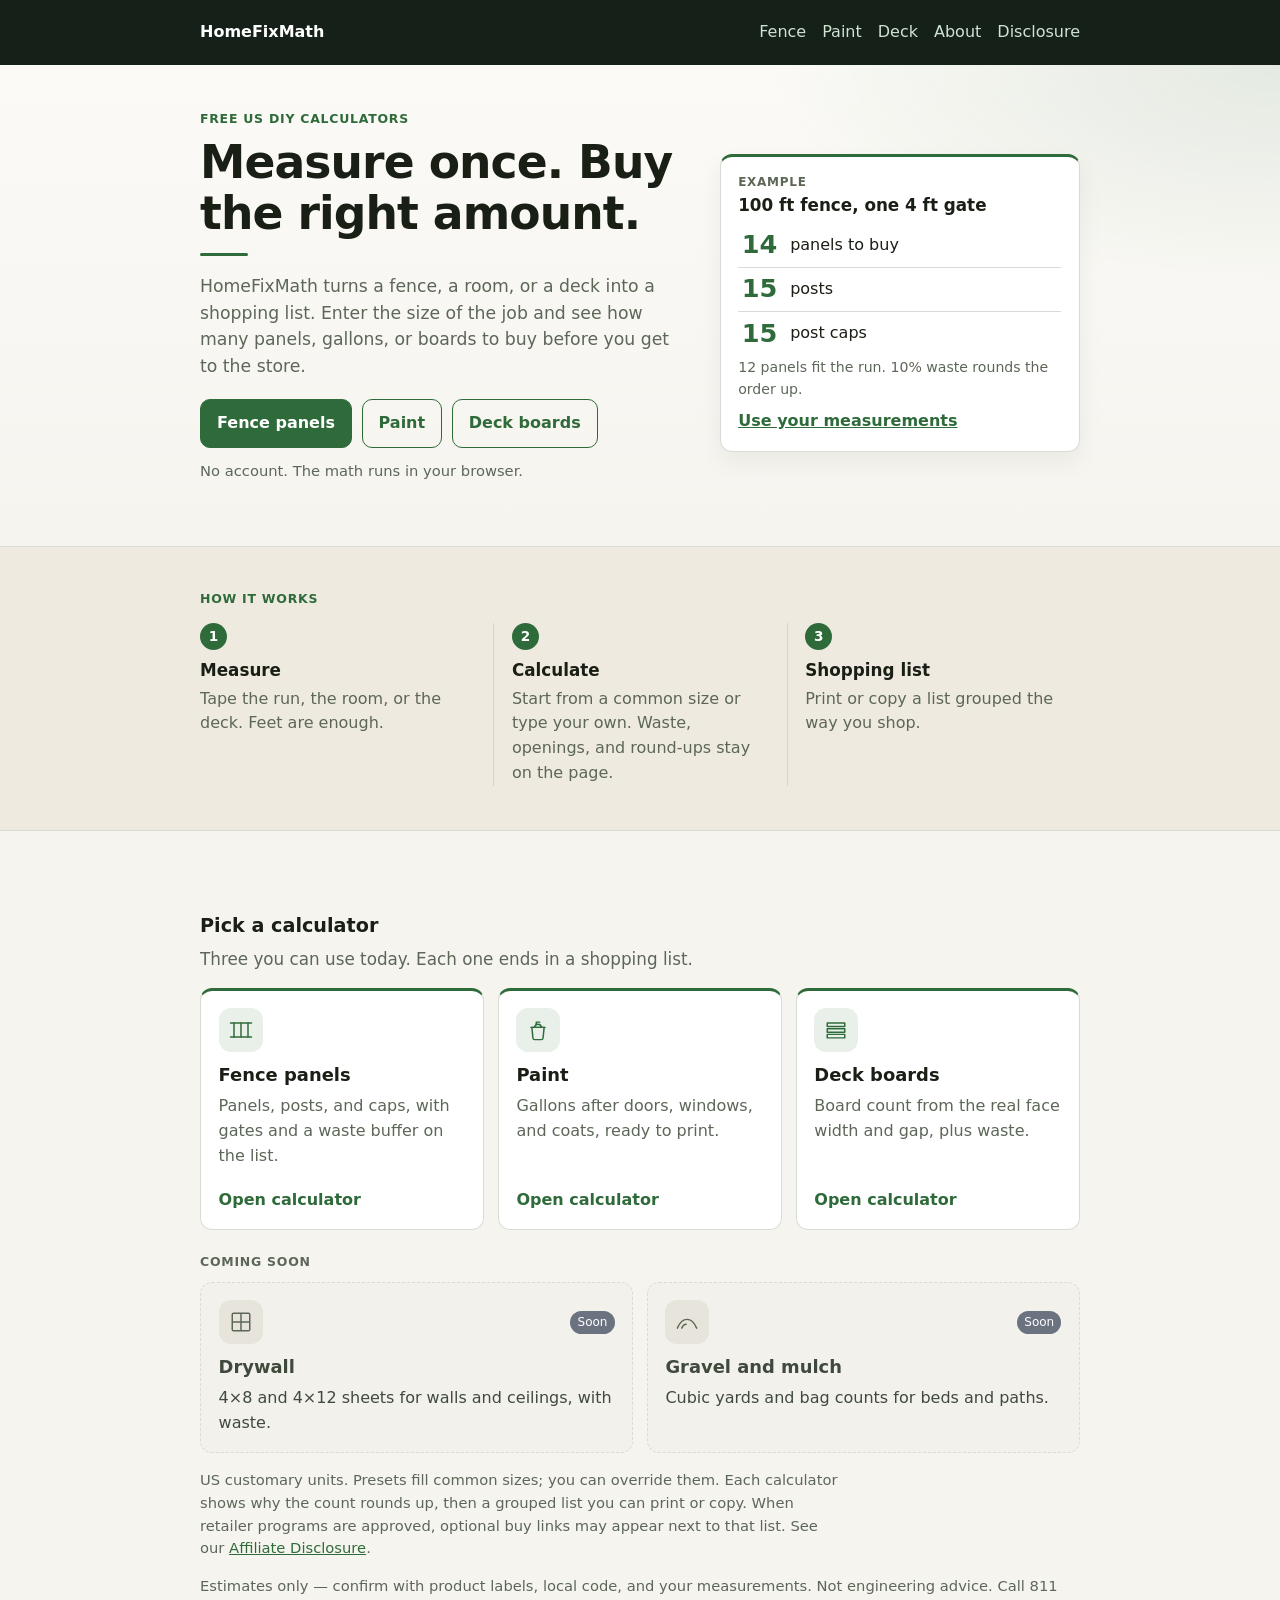
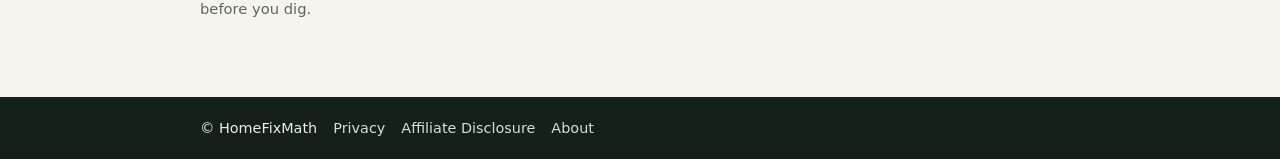
==== commit 3ee1eb23: "Show presets, waste, and a grouped shopping list on each calculator. Fence, paint, and deck pages no" ====
--- a/site/index.html
+++ b/site/index.html
@@ -5,9 +5,36 @@
   <meta name="viewport" content="width=device-width, initial-scale=1" />
   <title>HomeFixMath — Free DIY Home Material Calculators (US)</title>
   <meta name="description" content="Free US DIY calculators for fence panels, paint, and deck boards. Measure once and get a shopping list before you buy." />
+  <link rel="canonical" href="https://homefixmath.com/" />
+  <meta property="og:type" content="website" />
+  <meta property="og:site_name" content="HomeFixMath" />
+  <meta property="og:title" content="HomeFixMath — Free DIY Home Material Calculators (US)" />
+  <meta property="og:description" content="Free US DIY calculators for fence panels, paint, and deck boards. Measure once and get a shopping list before you buy." />
+  <meta property="og:url" content="https://homefixmath.com/" />
+  <meta name="twitter:card" content="summary" />
+  <meta name="twitter:title" content="HomeFixMath — Free DIY Home Material Calculators (US)" />
+  <meta name="twitter:description" content="Free US DIY calculators for fence panels, paint, and deck boards. Measure once and get a shopping list before you buy." />
+  <meta name="twitter:url" content="https://homefixmath.com/" />
   <meta name="theme-color" content="#152018" />
   <link rel="icon" href="favicon.svg" type="image/svg+xml" />
   <link rel="stylesheet" href="styles.css" />
+  <script type="application/ld+json">
+  {
+    "@context": "https://schema.org",
+    "@type": "WebApplication",
+    "name": "HomeFixMath",
+    "url": "https://homefixmath.com/",
+    "description": "Free US DIY calculators for fence panels, paint, and deck boards. Measure once and get a shopping list before you buy.",
+    "applicationCategory": "UtilitiesApplication",
+    "operatingSystem": "Web",
+    "offers": {
+      "@type": "Offer",
+      "price": "0",
+      "priceCurrency": "USD"
+    },
+    "inLanguage": "en-US"
+  }
+  </script>
 </head>
 <body>
   <a class="skip" href="#main">Skip to content</a>
@@ -42,10 +69,11 @@
           <p class="example-kicker">Example</p>
           <h2>100 ft fence, one 4 ft gate</h2>
           <ul class="preview-list">
-            <li><span class="qty">12</span><span>8 ft panels</span></li>
+            <li><span class="qty">14</span><span>panels to buy</span></li>
             <li><span class="qty">15</span><span>posts</span></li>
             <li><span class="qty">15</span><span>post caps</span></li>
           </ul>
+          <p class="preview-note">12 panels fit the run. 10% waste rounds the order up.</p>
           <a class="example-link" href="calculators/fence-panels.html">Use your measurements</a>
         </aside>
       </div>
@@ -63,12 +91,12 @@
           <li>
             <span class="step-num">2</span>
             <h3>Calculate</h3>
-            <p>Enter the size you can buy — panel width, coats, or board length. Counts round up.</p>
+            <p>Start from a common size or type your own. Waste, openings, and round-ups stay on the page.</p>
           </li>
           <li>
             <span class="step-num">3</span>
             <h3>Shopping list</h3>
-            <p>Print or copy the list and take it to the store.</p>
+            <p>Print or copy a list grouped the way you shop.</p>
           </li>
         </ol>
       </div>
@@ -90,7 +118,7 @@
               </span>
             </div>
             <h3>Fence panels</h3>
-            <p>Panels, posts, and caps from the run length and any gates.</p>
+            <p>Panels, posts, and caps, with gates and a waste buffer on the list.</p>
             <span class="calc-go">Open calculator</span>
           </a>
           <a class="calc-card" href="calculators/paint.html">
@@ -105,7 +133,7 @@
               </span>
             </div>
             <h3>Paint</h3>
-            <p>Gallons for walls and an optional ceiling, after doors and windows.</p>
+            <p>Gallons after doors, windows, and coats, ready to print.</p>
             <span class="calc-go">Open calculator</span>
           </a>
           <a class="calc-card" href="calculators/deck-boards.html">
@@ -117,7 +145,7 @@
               </span>
             </div>
             <h3>Deck boards</h3>
-            <p>How many boards cover a rectangle, with a gap and waste.</p>
+            <p>Board count from the real face width and gap, plus waste.</p>
             <span class="calc-go">Open calculator</span>
           </a>
         </div>
@@ -151,7 +179,7 @@
             <p>Cubic yards and bag counts for beds and paths.</p>
           </article>
         </div>
-        <p class="note trust">US customary units. Each calculator shows the formula and a list you can print or copy. When retailer programs are approved, optional buy links may appear next to that list. See our <a href="affiliate-disclosure.html">Affiliate Disclosure</a>.</p>
+        <p class="note trust">US customary units. Presets fill common sizes; you can override them. Each calculator shows why the count rounds up, then a grouped list you can print or copy. When retailer programs are approved, optional buy links may appear next to that list. See our <a href="affiliate-disclosure.html">Affiliate Disclosure</a>.</p>
         <p class="disclaimer">Estimates only — confirm with product labels, local code, and your measurements. Not engineering advice. Call 811 before you dig.</p>
       </div>
     </section>
--- a/site/styles.css
+++ b/site/styles.css
@@ -87,6 +87,7 @@
 footer .wrap { display: flex; gap: 1rem; flex-wrap: wrap; }
 @media (max-width: 560px) {
   .results { grid-template-columns: 1fr; }
+  .why-list li { grid-template-columns: 1fr; gap: 0.1rem; }
 }
 
 .actions { display: flex; flex-wrap: wrap; gap: 0.5rem; margin-top: 1rem; }
@@ -119,7 +120,125 @@
     break-inside: avoid;
   }
   a { color: #000; text-decoration: none; }
-}
+  .callout, .why-list li, .shop-group, .shop-later { break-inside: avoid; }
+  .how { border-top-color: #ccc; }
+  .pending-tag { border-color: #999; color: #333; }
+}
+
+/* Calculator pages: presets, rounding, shopping list */
+
+fieldset.block,
+fieldset.scenes {
+  min-width: 0;
+  border: 1px solid var(--border);
+  border-radius: 10px;
+  margin: 0 0 0.85rem;
+  padding: 0.7rem 0.85rem 0.9rem;
+}
+fieldset.scenes {
+  border: 0;
+  padding: 0;
+  margin-bottom: 0.35rem;
+}
+fieldset.scenes legend { margin-bottom: 0.4rem; }
+fieldset.block legend,
+fieldset.scenes legend {
+  padding: 0 0.2rem;
+  font-weight: 700;
+}
+fieldset.block legend {
+  color: var(--muted);
+  font-size: 0.78rem;
+  letter-spacing: 0.06em;
+  text-transform: uppercase;
+}
+.scene-row { display: flex; flex-wrap: wrap; gap: 0.45rem; }
+.chip {
+  min-height: 44px;
+  padding: 0.4rem 0.8rem;
+  border: 1px solid var(--border);
+  border-radius: 999px;
+  background: #fff;
+  color: var(--ink);
+  font: inherit;
+  font-size: 0.92rem;
+  cursor: pointer;
+}
+.chip:hover { border-color: var(--accent); }
+.chip[aria-pressed="true"] {
+  background: var(--accent-2);
+  border-color: var(--accent);
+  font-weight: 700;
+}
+.hint { margin: 0.3rem 0 0; color: var(--muted); font-size: 0.85rem; }
+.card > h2, .result-title { margin-top: 0; }
+.result-title { font-size: 1.05rem; }
+.why-title { margin: 1rem 0 0; font-size: 0.95rem; }
+.why-list { list-style: none; margin: 0.35rem 0 0; padding: 0; }
+.why-list li {
+  display: grid;
+  grid-template-columns: 7.25rem 1fr;
+  gap: 0.35rem 0.75rem;
+  padding: 0.45rem 0;
+  border-top: 1px solid var(--border);
+  font-size: 0.92rem;
+}
+.why-k { font-weight: 700; }
+.callout {
+  margin: 0.85rem 0 0;
+  padding: 0.7rem 0.8rem;
+  border: 1px solid var(--border);
+  border-radius: 8px;
+  background: #f4efe4;
+  font-size: 0.95rem;
+}
+.how { margin-top: 0.85rem; border-top: 1px solid var(--border); padding-top: 0.65rem; }
+.how summary {
+  display: flex;
+  align-items: center;
+  min-height: 44px;
+  cursor: pointer;
+  font-weight: 700;
+}
+.how-run p, .how p { margin: 0.35rem 0; }
+.checks { display: flex; flex-direction: column; gap: 0.15rem; }
+.checks .row-check { margin-top: 0; }
+.row-check label { margin: 0; font-weight: 500; }
+.subgrid { display: grid; gap: 0.85rem; grid-template-columns: repeat(auto-fit, minmax(200px, 1fr)); margin-top: 0.75rem; }
+.shop-group h3, .shop-later h3 {
+  margin: 0.85rem 0 0.2rem;
+  color: var(--muted);
+  font-size: 0.78rem;
+  font-weight: 700;
+  letter-spacing: 0.06em;
+  text-transform: uppercase;
+}
+.shop-later {
+  margin-top: 0.9rem;
+  padding: 0.75rem 0.85rem;
+  border-radius: 8px;
+  background: var(--bg);
+}
+.shop-later p { margin: 0.2rem 0 0.4rem; }
+.pending-links { list-style: none; margin: 0; padding: 0; }
+.pending-links li {
+  display: flex;
+  justify-content: space-between;
+  gap: 0.75rem;
+  flex-wrap: wrap;
+  padding: 0.4rem 0;
+  border-top: 1px solid var(--border);
+  font-size: 0.92rem;
+}
+.pending-tag {
+  color: var(--muted);
+  font-size: 0.78rem;
+  border: 1px dashed var(--border);
+  border-radius: 999px;
+  padding: 0.1rem 0.5rem;
+  white-space: nowrap;
+}
+.preview-note { margin: 0.15rem 0 0.35rem; color: var(--muted); font-size: 0.88rem; }
 
 /* Homepage */
 
@@ -357,7 +476,9 @@
 .example-link:focus-visible,
 input:focus-visible,
 select:focus-visible,
-.btn:focus-visible {
+.btn:focus-visible,
+.chip:focus-visible,
+.how summary:focus-visible {
   outline: 3px solid var(--accent);
   outline-offset: 2px;
 }
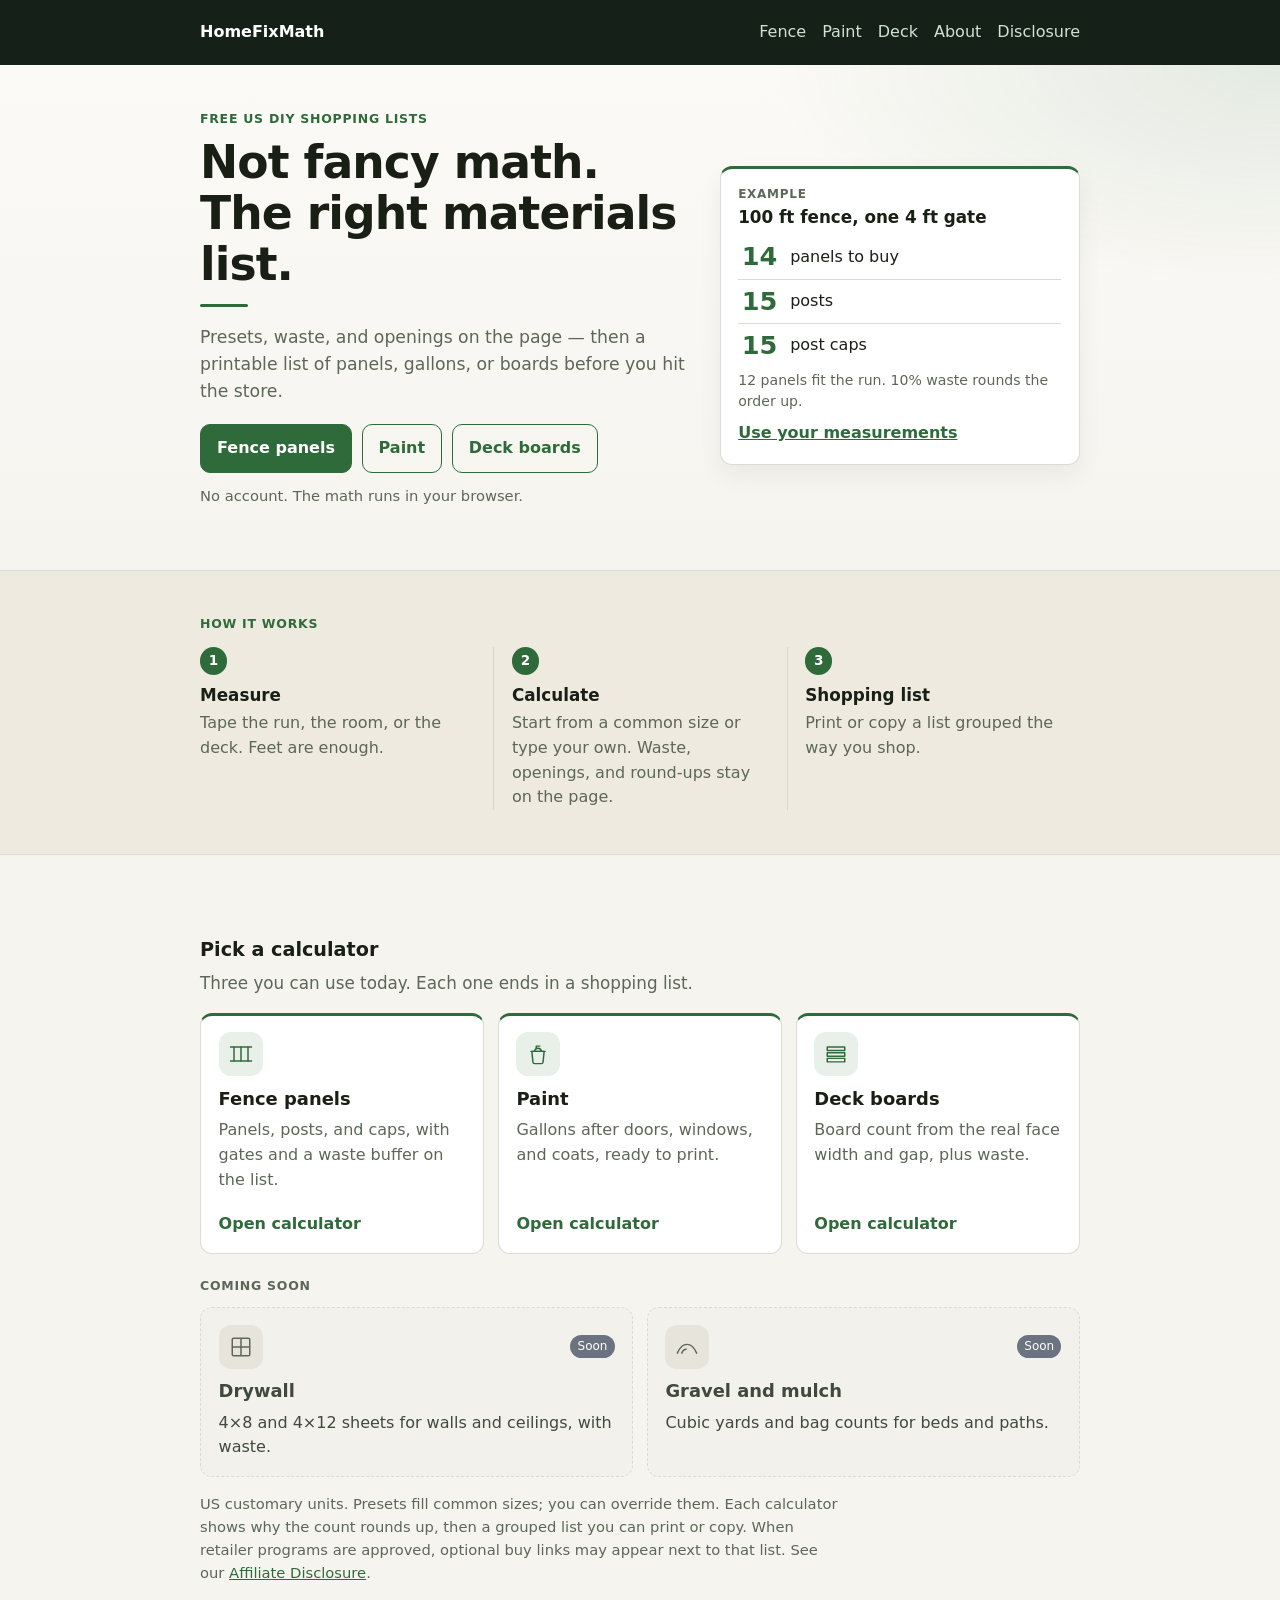
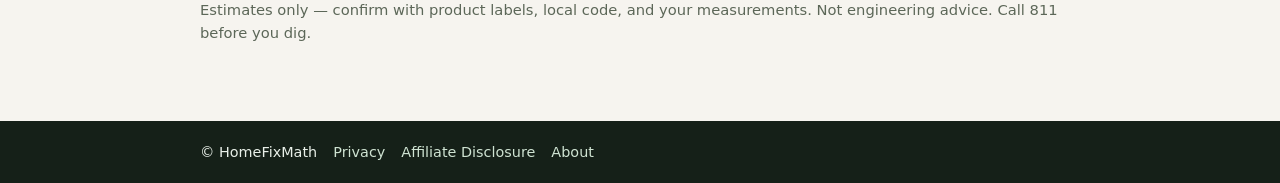
==== commit 5d927dc9: "Update homepage hero to the materials-list copy. Replace the old measure-once headline with the appr" ====
--- a/site/index.html
+++ b/site/index.html
@@ -4,16 +4,16 @@
   <meta charset="utf-8" />
   <meta name="viewport" content="width=device-width, initial-scale=1" />
   <title>HomeFixMath — Free DIY Home Material Calculators (US)</title>
-  <meta name="description" content="Free US DIY calculators for fence panels, paint, and deck boards. Measure once and get a shopping list before you buy." />
+  <meta name="description" content="Free US DIY calculators for fence panels, paint, and deck boards. A printable list of panels, gallons, or boards before you hit the store." />
   <link rel="canonical" href="https://homefixmath.com/" />
   <meta property="og:type" content="website" />
   <meta property="og:site_name" content="HomeFixMath" />
   <meta property="og:title" content="HomeFixMath — Free DIY Home Material Calculators (US)" />
-  <meta property="og:description" content="Free US DIY calculators for fence panels, paint, and deck boards. Measure once and get a shopping list before you buy." />
+  <meta property="og:description" content="Free US DIY calculators for fence panels, paint, and deck boards. A printable list of panels, gallons, or boards before you hit the store." />
   <meta property="og:url" content="https://homefixmath.com/" />
   <meta name="twitter:card" content="summary" />
   <meta name="twitter:title" content="HomeFixMath — Free DIY Home Material Calculators (US)" />
-  <meta name="twitter:description" content="Free US DIY calculators for fence panels, paint, and deck boards. Measure once and get a shopping list before you buy." />
+  <meta name="twitter:description" content="Free US DIY calculators for fence panels, paint, and deck boards. A printable list of panels, gallons, or boards before you hit the store." />
   <meta name="twitter:url" content="https://homefixmath.com/" />
   <meta name="theme-color" content="#152018" />
   <link rel="icon" href="favicon.svg" type="image/svg+xml" />
@@ -24,7 +24,7 @@
     "@type": "WebApplication",
     "name": "HomeFixMath",
     "url": "https://homefixmath.com/",
-    "description": "Free US DIY calculators for fence panels, paint, and deck boards. Measure once and get a shopping list before you buy.",
+    "description": "Free US DIY calculators for fence panels, paint, and deck boards. A printable list of panels, gallons, or boards before you hit the store.",
     "applicationCategory": "UtilitiesApplication",
     "operatingSystem": "Web",
     "offers": {
@@ -54,10 +54,10 @@
     <section class="hero">
       <div class="wrap hero-grid">
         <div>
-          <p class="eyebrow">Free US DIY calculators</p>
-          <h1>Measure once. Buy the right amount.</h1>
+          <p class="eyebrow">Free US DIY shopping lists</p>
+          <h1>Not fancy math. The right materials list.</h1>
           <span class="rule" aria-hidden="true"></span>
-          <p class="lead">HomeFixMath turns a fence, a room, or a deck into a shopping list. Enter the size of the job and see how many panels, gallons, or boards to buy before you get to the store.</p>
+          <p class="lead">Presets, waste, and openings on the page — then a printable list of panels, gallons, or boards before you hit the store.</p>
           <div class="hero-actions">
             <a class="cta" href="calculators/fence-panels.html">Fence panels</a>
             <a class="cta cta-secondary" href="calculators/paint.html">Paint</a>
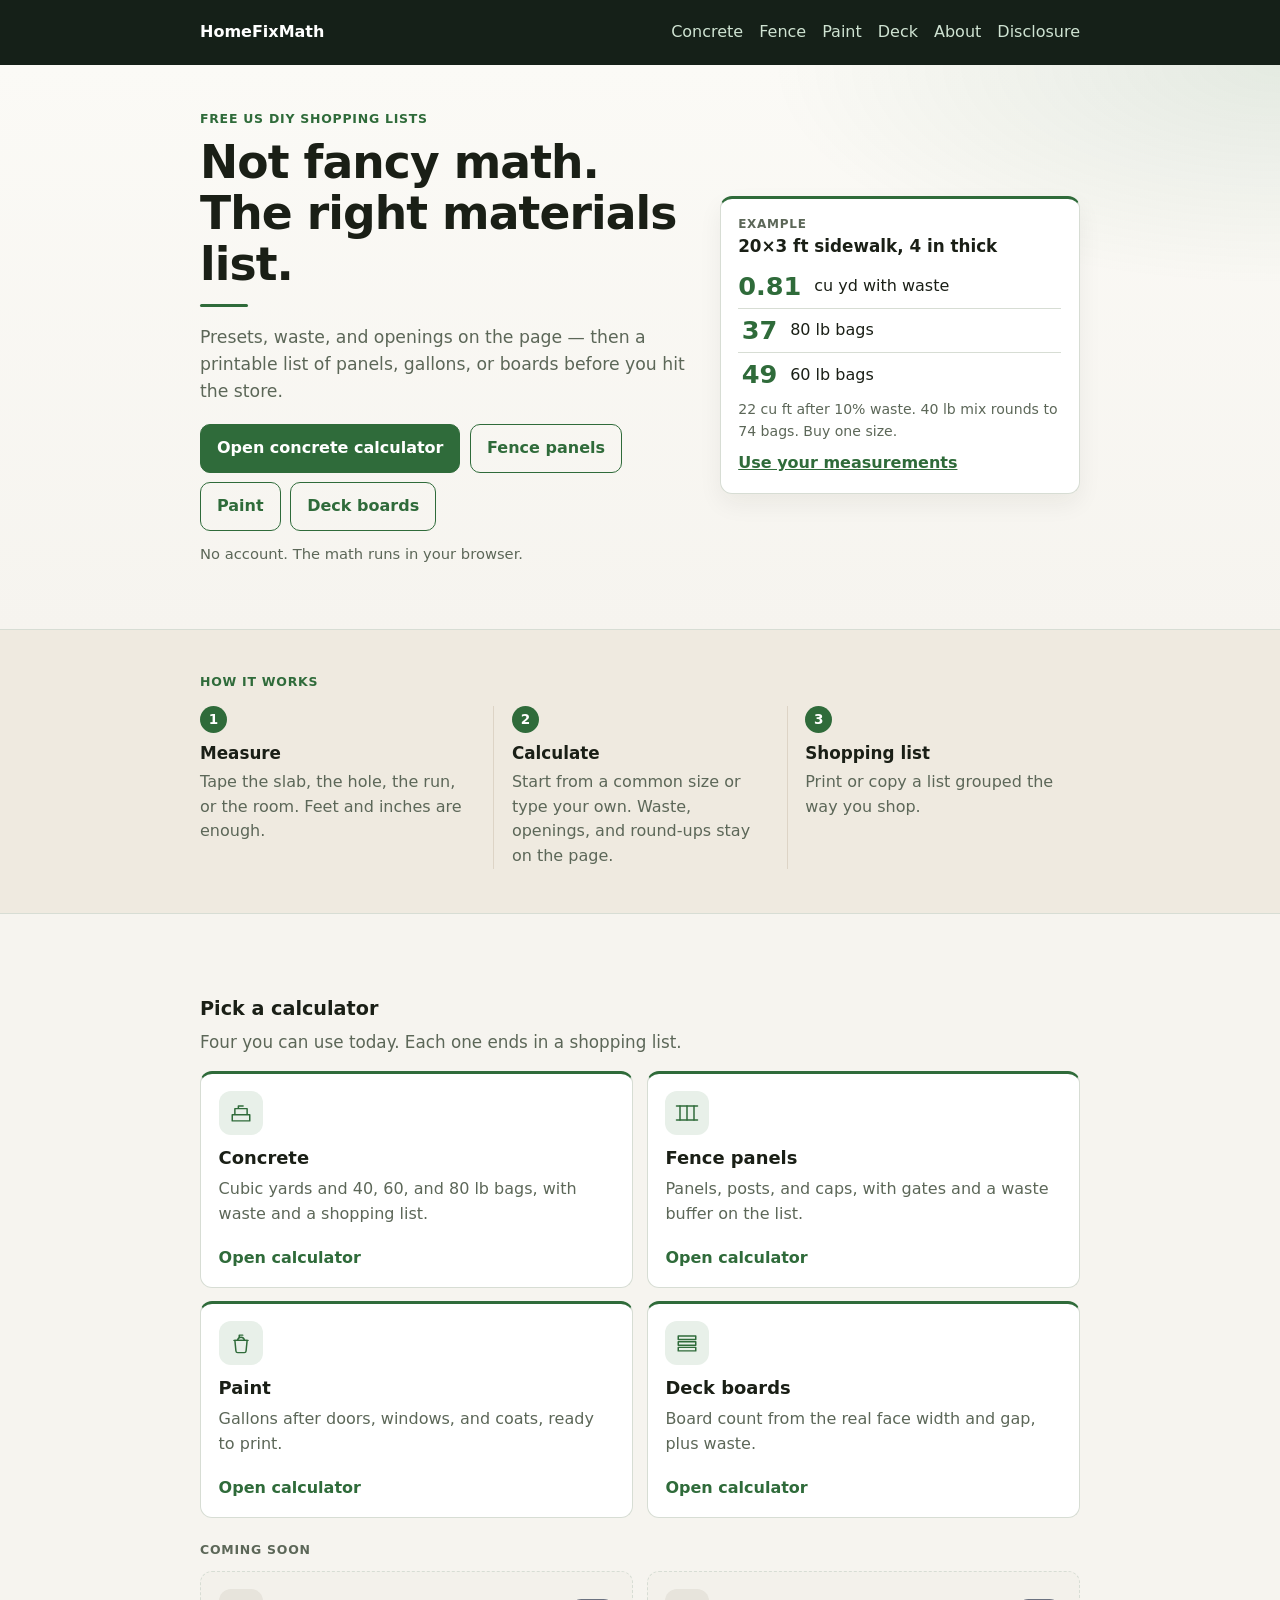
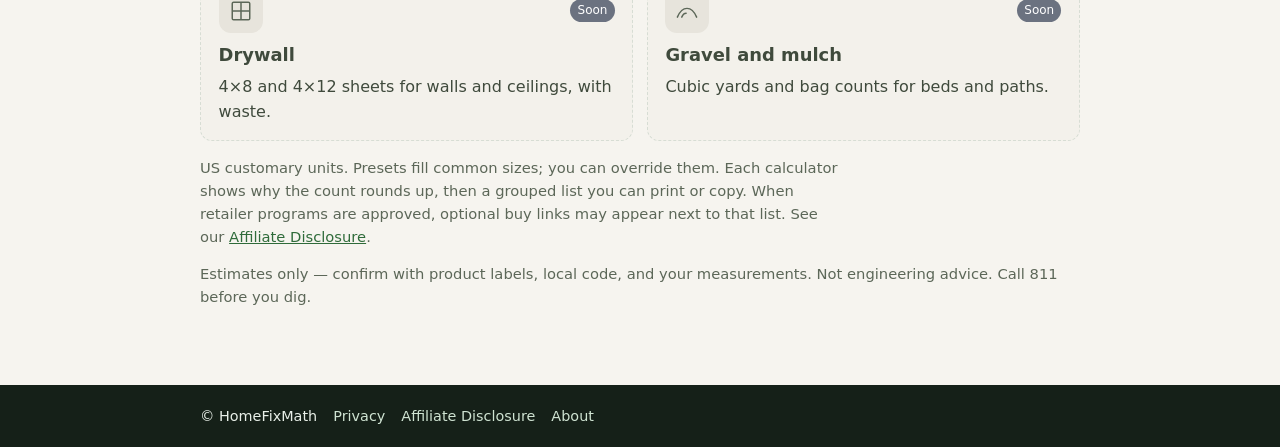
==== commit 31cbfdae: "Add a concrete calculator as the lead shopping-list tool. DIY volume for a slab, round pier, strip f" ====
--- a/site/index.html
+++ b/site/index.html
@@ -4,16 +4,16 @@
   <meta charset="utf-8" />
   <meta name="viewport" content="width=device-width, initial-scale=1" />
   <title>HomeFixMath — Free DIY Home Material Calculators (US)</title>
-  <meta name="description" content="Free US DIY calculators for fence panels, paint, and deck boards. A printable list of panels, gallons, or boards before you hit the store." />
+  <meta name="description" content="Free US DIY calculators. Start with concrete yards and 40/60/80 lb bag counts, or use fence, paint, and deck. Printable shopping list, no account." />
   <link rel="canonical" href="https://homefixmath.com/" />
   <meta property="og:type" content="website" />
   <meta property="og:site_name" content="HomeFixMath" />
   <meta property="og:title" content="HomeFixMath — Free DIY Home Material Calculators (US)" />
-  <meta property="og:description" content="Free US DIY calculators for fence panels, paint, and deck boards. A printable list of panels, gallons, or boards before you hit the store." />
+  <meta property="og:description" content="Free US DIY calculators. Start with concrete yards and 40/60/80 lb bag counts, or use fence, paint, and deck. Printable shopping list, no account." />
   <meta property="og:url" content="https://homefixmath.com/" />
   <meta name="twitter:card" content="summary" />
   <meta name="twitter:title" content="HomeFixMath — Free DIY Home Material Calculators (US)" />
-  <meta name="twitter:description" content="Free US DIY calculators for fence panels, paint, and deck boards. A printable list of panels, gallons, or boards before you hit the store." />
+  <meta name="twitter:description" content="Free US DIY calculators. Start with concrete yards and 40/60/80 lb bag counts, or use fence, paint, and deck. Printable shopping list, no account." />
   <meta name="twitter:url" content="https://homefixmath.com/" />
   <meta name="theme-color" content="#152018" />
   <link rel="icon" href="favicon.svg" type="image/svg+xml" />
@@ -24,7 +24,7 @@
     "@type": "WebApplication",
     "name": "HomeFixMath",
     "url": "https://homefixmath.com/",
-    "description": "Free US DIY calculators for fence panels, paint, and deck boards. A printable list of panels, gallons, or boards before you hit the store.",
+    "description": "Free US DIY calculators. Start with concrete yards and 40/60/80 lb bag counts, or use fence, paint, and deck. Printable shopping list, no account.",
     "applicationCategory": "UtilitiesApplication",
     "operatingSystem": "Web",
     "offers": {
@@ -42,6 +42,7 @@
     <div class="wrap">
       <nav aria-label="Primary">
         <a class="brand" href="index.html">HomeFixMath</a>
+        <a href="calculators/concrete.html">Concrete</a>
         <a href="calculators/fence-panels.html">Fence</a>
         <a href="calculators/paint.html">Paint</a>
         <a href="calculators/deck-boards.html">Deck</a>
@@ -59,7 +60,8 @@
           <span class="rule" aria-hidden="true"></span>
           <p class="lead">Presets, waste, and openings on the page — then a printable list of panels, gallons, or boards before you hit the store.</p>
           <div class="hero-actions">
-            <a class="cta" href="calculators/fence-panels.html">Fence panels</a>
+            <a class="cta" href="calculators/concrete.html">Open concrete calculator</a>
+            <a class="cta cta-secondary" href="calculators/fence-panels.html">Fence panels</a>
             <a class="cta cta-secondary" href="calculators/paint.html">Paint</a>
             <a class="cta cta-secondary" href="calculators/deck-boards.html">Deck boards</a>
           </div>
@@ -67,14 +69,14 @@
         </div>
         <aside class="preview" aria-label="Example shopping list">
           <p class="example-kicker">Example</p>
-          <h2>100 ft fence, one 4 ft gate</h2>
+          <h2>20×3 ft sidewalk, 4 in thick</h2>
           <ul class="preview-list">
-            <li><span class="qty">14</span><span>panels to buy</span></li>
-            <li><span class="qty">15</span><span>posts</span></li>
-            <li><span class="qty">15</span><span>post caps</span></li>
+            <li><span class="qty">0.81</span><span>cu yd with waste</span></li>
+            <li><span class="qty">37</span><span>80 lb bags</span></li>
+            <li><span class="qty">49</span><span>60 lb bags</span></li>
           </ul>
-          <p class="preview-note">12 panels fit the run. 10% waste rounds the order up.</p>
-          <a class="example-link" href="calculators/fence-panels.html">Use your measurements</a>
+          <p class="preview-note">22 cu ft after 10% waste. 40 lb mix rounds to 74 bags. Buy one size.</p>
+          <a class="example-link" href="calculators/concrete.html">Use your measurements</a>
         </aside>
       </div>
     </section>
@@ -86,7 +88,7 @@
           <li>
             <span class="step-num">1</span>
             <h3>Measure</h3>
-            <p>Tape the run, the room, or the deck. Feet are enough.</p>
+            <p>Tape the slab, the hole, the run, or the room. Feet and inches are enough.</p>
           </li>
           <li>
             <span class="step-num">2</span>
@@ -105,8 +107,22 @@
     <section class="catalog" id="calculators" aria-labelledby="calc-title">
       <div class="wrap">
         <h2 id="calc-title">Pick a calculator</h2>
-        <p class="lead section-lead">Three you can use today. Each one ends in a shopping list.</p>
+        <p class="lead section-lead">Four you can use today. Each one ends in a shopping list.</p>
         <div class="calc-grid">
+          <a class="calc-card" href="calculators/concrete.html">
+            <div class="card-top">
+              <span class="icon-bubble" aria-hidden="true">
+                <svg viewBox="0 0 32 32" fill="none" stroke="currentColor" stroke-width="1.7" stroke-linejoin="round">
+                  <path d="M6 18h20v7H6z" />
+                  <path d="M9 18V11h14v7" />
+                  <path d="M13 11V8h6" />
+                </svg>
+              </span>
+            </div>
+            <h3>Concrete</h3>
+            <p>Cubic yards and 40, 60, and 80 lb bags, with waste and a shopping list.</p>
+            <span class="calc-go">Open calculator</span>
+          </a>
           <a class="calc-card" href="calculators/fence-panels.html">
             <div class="card-top">
               <span class="icon-bubble" aria-hidden="true">
--- a/site/styles.css
+++ b/site/styles.css
@@ -54,6 +54,8 @@
   grid-template-columns: repeat(3, 1fr);
   gap: 0.75rem;
 }
+.results.results-4 { grid-template-columns: repeat(2, 1fr); }
+.block[hidden] { display: none !important; }
 .stat {
   background: var(--accent-2);
   border-radius: 10px;
@@ -281,7 +283,7 @@
   text-transform: uppercase;
 }
 .hero h1 {
-  max-width: 12em;
+  max-width: 15em;
   margin: 0;
   font-size: clamp(2rem, 4vw + 0.55rem, 2.85rem);
   line-height: 1.12;
@@ -488,9 +490,10 @@
 }
 @media (min-width: 700px) {
   .soon-grid { grid-template-columns: 1fr 1fr; }
-  .calc-grid { grid-template-columns: repeat(3, 1fr); }
+  .calc-grid { grid-template-columns: 1fr 1fr; }
 }
 @media (min-width: 800px) {
+  .results.results-4 { grid-template-columns: repeat(4, 1fr); }
   .hero-grid {
     grid-template-columns: 1.15fr 0.85fr;
     align-items: center;
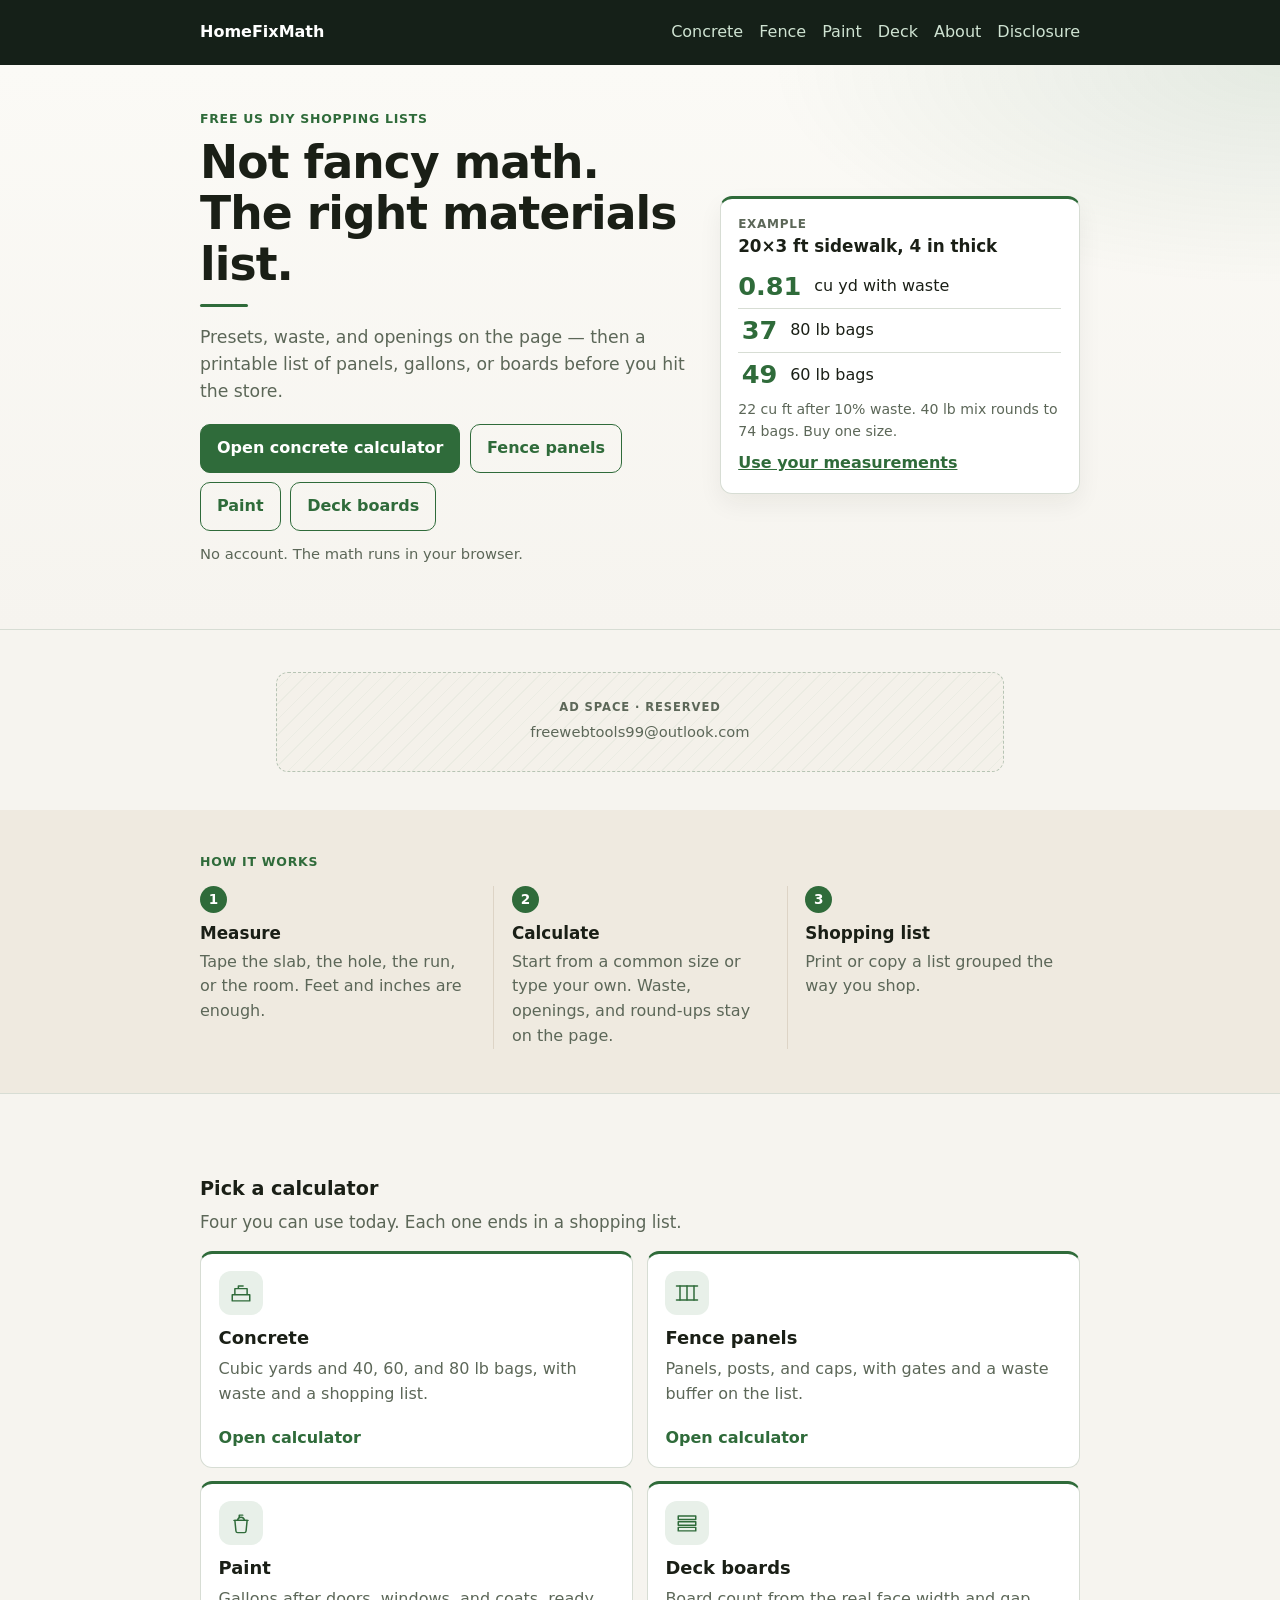
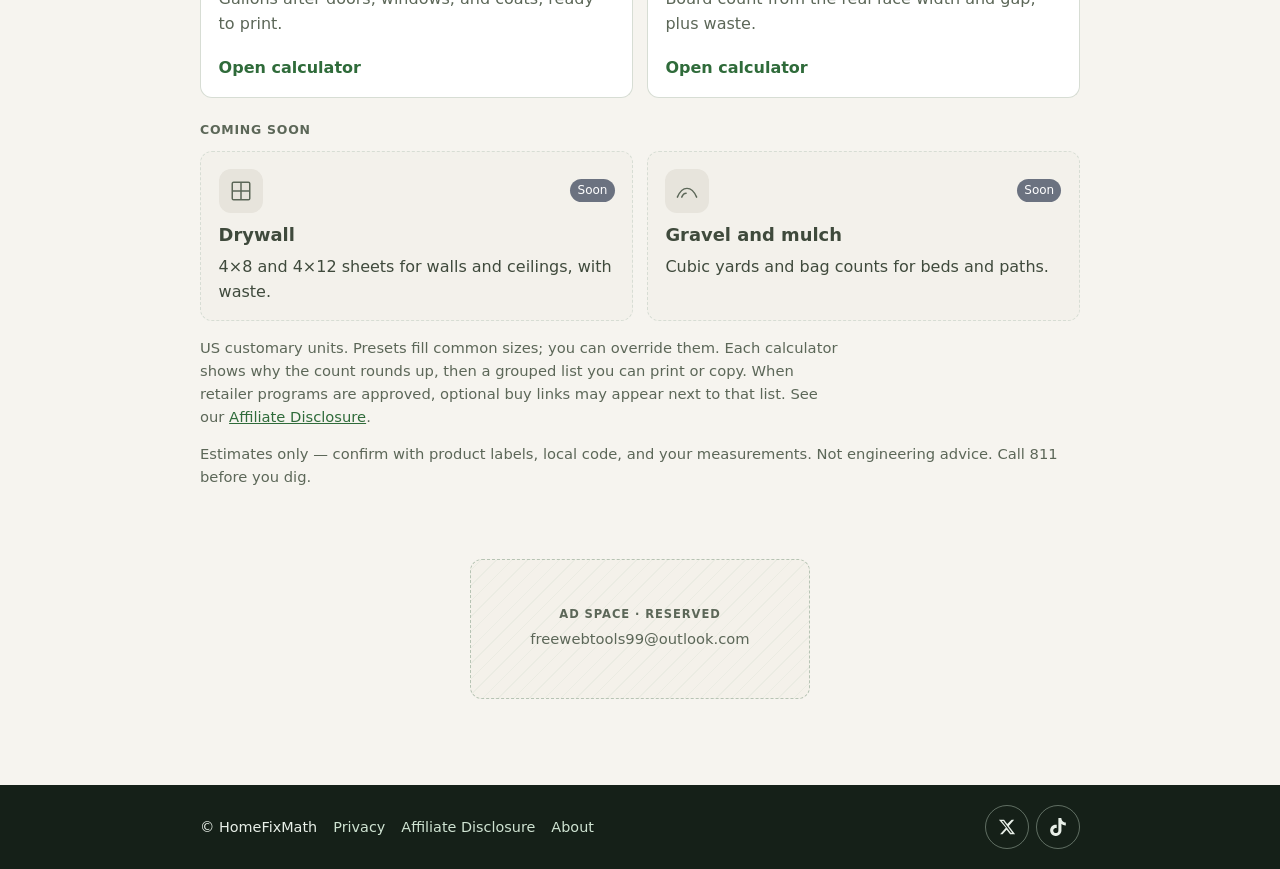
==== commit c39acf1b: "Add contact email, reserved ad slots, and footer social links. Put freewebtools99@outlook.com on the" ====
--- a/site/index.html
+++ b/site/index.html
@@ -81,6 +81,15 @@
       </div>
     </section>
 
+    <div class="ad-band">
+      <div class="wrap">
+        <aside class="ad-slot" aria-label="Advertising space, reserved">
+          <p class="ad-kicker">Ad space · Reserved</p>
+          <a href="mailto:freewebtools99@outlook.com">freewebtools99@outlook.com</a>
+        </aside>
+      </div>
+    </div>
+
     <section class="steps" id="how" aria-labelledby="how-title">
       <div class="wrap">
         <h2 class="steps-title" id="how-title">How it works</h2>
@@ -199,13 +208,34 @@
         <p class="disclaimer">Estimates only — confirm with product labels, local code, and your measurements. Not engineering advice. Call 811 before you dig.</p>
       </div>
     </section>
+
+    <div class="ad-band">
+      <div class="wrap">
+        <aside class="ad-slot ad-rect" aria-label="Advertising space, reserved">
+          <p class="ad-kicker">Ad space · Reserved</p>
+          <a href="mailto:freewebtools99@outlook.com">freewebtools99@outlook.com</a>
+        </aside>
+      </div>
+    </div>
   </main>
   <footer>
     <div class="wrap">
-      <span>© HomeFixMath</span>
-      <a href="privacy.html">Privacy</a>
-      <a href="affiliate-disclosure.html">Affiliate Disclosure</a>
-      <a href="about.html">About</a>
+      <nav class="footer-links" aria-label="Footer">
+        <span>© HomeFixMath</span>
+        <a href="privacy.html">Privacy</a>
+        <a href="affiliate-disclosure.html">Affiliate Disclosure</a>
+        <a href="about.html">About</a>
+      </nav>
+      <nav class="footer-social" aria-label="Social">
+        <a class="social-link" href="https://x.com/vincentlee_9129" target="_blank" rel="noopener noreferrer">
+          <svg viewBox="0 0 24 24" aria-hidden="true" focusable="false"><path fill="currentColor" d="M18.244 2.25h3.308l-7.227 8.26 8.502 11.24H16.17l-4.714-6.231-5.401 6.231H2.744l7.727-8.835L1.254 2.25H8.08l4.253 5.622L18.244 2.25zm-1.161 17.52h1.833L7.084 4.126H5.117z"/></svg>
+          <span class="sr-only">HomeFixMath on X</span>
+        </a>
+        <a class="social-link" href="https://www.tiktok.com/@free_webtools" target="_blank" rel="noopener noreferrer">
+          <svg viewBox="0 0 24 24" aria-hidden="true" focusable="false"><path fill="currentColor" d="M12.525.02c1.31-.02 2.61-.01 3.91-.02.08 1.53.63 3.09 1.75 4.17 1.12 1.11 2.7 1.62 4.24 1.79v4.03c-1.44-.05-2.89-.35-4.2-.97-.57-.26-1.1-.59-1.62-.93-.01 2.92.01 5.84-.02 8.75-.08 1.4-.54 2.79-1.35 3.94-1.31 1.92-3.58 3.17-5.91 3.21-1.43.08-2.86-.31-4.08-1.03-2.02-1.19-3.44-3.37-3.65-5.71-.02-.5-.03-1-.01-1.49.18-1.9 1.12-3.72 2.58-4.96 1.66-1.44 3.98-2.13 6.15-1.72.02 1.48-.04 2.96-.04 4.44-.99-.32-2.15-.23-3.02.37-.63.41-1.11 1.04-1.36 1.75-.21.51-.15 1.07-.14 1.61.24 1.64 1.82 3.02 3.5 2.87 1.12-.01 2.19-.66 2.77-1.61.19-.33.4-.67.41-1.06.1-1.79.06-3.57.07-5.36.01-4.03-.01-8.05.02-12.07z"/></svg>
+          <span class="sr-only">HomeFixMath on TikTok</span>
+        </a>
+      </nav>
     </div>
   </footer>
 </body>
--- a/site/styles.css
+++ b/site/styles.css
@@ -86,7 +86,89 @@
 }
 .badge.soon { background: #6b7280; }
 footer { margin-top: 3rem; font-size: 0.9rem; }
-footer .wrap { display: flex; gap: 1rem; flex-wrap: wrap; }
+footer .wrap {
+  display: flex;
+  gap: 1rem 1.5rem;
+  flex-wrap: wrap;
+  align-items: center;
+  justify-content: space-between;
+}
+.footer-links,
+.footer-social {
+  display: flex;
+  flex-wrap: wrap;
+  align-items: center;
+}
+.footer-links { gap: 0.35rem 1rem; }
+.footer-social { gap: 0.45rem; flex: 0 0 auto; }
+.social-link {
+  display: inline-flex;
+  align-items: center;
+  justify-content: center;
+  width: 44px;
+  height: 44px;
+  border: 1px solid rgba(207, 227, 210, 0.4);
+  border-radius: 999px;
+  color: #e8efe8;
+  text-decoration: none;
+}
+.social-link svg { width: 18px; height: 18px; display: block; }
+.social-link:hover {
+  background: rgba(232, 239, 232, 0.1);
+  text-decoration: none;
+}
+.sr-only {
+  position: absolute;
+  width: 1px;
+  height: 1px;
+  padding: 0;
+  margin: -1px;
+  overflow: hidden;
+  clip: rect(0, 0, 0, 0);
+  white-space: nowrap;
+  border: 0;
+}
+
+.ad-band { padding: 0.35rem 0 0.15rem; }
+.ad-slot {
+  display: flex;
+  flex-direction: column;
+  align-items: center;
+  justify-content: center;
+  gap: 0.3rem;
+  min-height: 100px;
+  margin: 1rem auto;
+  max-width: 728px;
+  padding: 0.9rem 1rem;
+  border: 1px dashed #b7c4b4;
+  border-radius: 12px;
+  background:
+    repeating-linear-gradient(
+      -45deg,
+      transparent,
+      transparent 10px,
+      rgba(47, 107, 58, 0.045) 10px,
+      rgba(47, 107, 58, 0.045) 11px
+    ),
+    #f4f1ea;
+  text-align: center;
+}
+.ad-slot.ad-rect { max-width: 340px; min-height: 140px; }
+.ad-kicker {
+  margin: 0;
+  color: var(--muted);
+  font-size: 0.72rem;
+  font-weight: 700;
+  letter-spacing: 0.08em;
+  text-transform: uppercase;
+}
+.ad-slot a {
+  color: var(--muted);
+  font-size: 0.92rem;
+  font-weight: 500;
+  text-decoration: none;
+}
+.ad-slot a:hover { color: var(--accent); text-decoration: underline; }
 @media (max-width: 560px) {
   .results { grid-template-columns: 1fr; }
   .why-list li { grid-template-columns: 1fr; gap: 0.1rem; }
@@ -113,7 +195,7 @@
 
 @media print {
   body { background: #fff; color: #000; }
-  header, footer, .no-print { display: none !important; }
+  header, footer, .no-print, .ad-slot, .ad-band { display: none !important; }
   .print-only { display: block !important; }
   .wrap { max-width: none; padding: 0; }
   .card, .print-block {
@@ -473,6 +555,7 @@
   outline: 3px solid #e8efe8;
   outline-offset: 3px;
 }
+.ad-slot a:focus-visible,
 .cta:focus-visible,
 .calc-card:focus-visible,
 .example-link:focus-visible,
